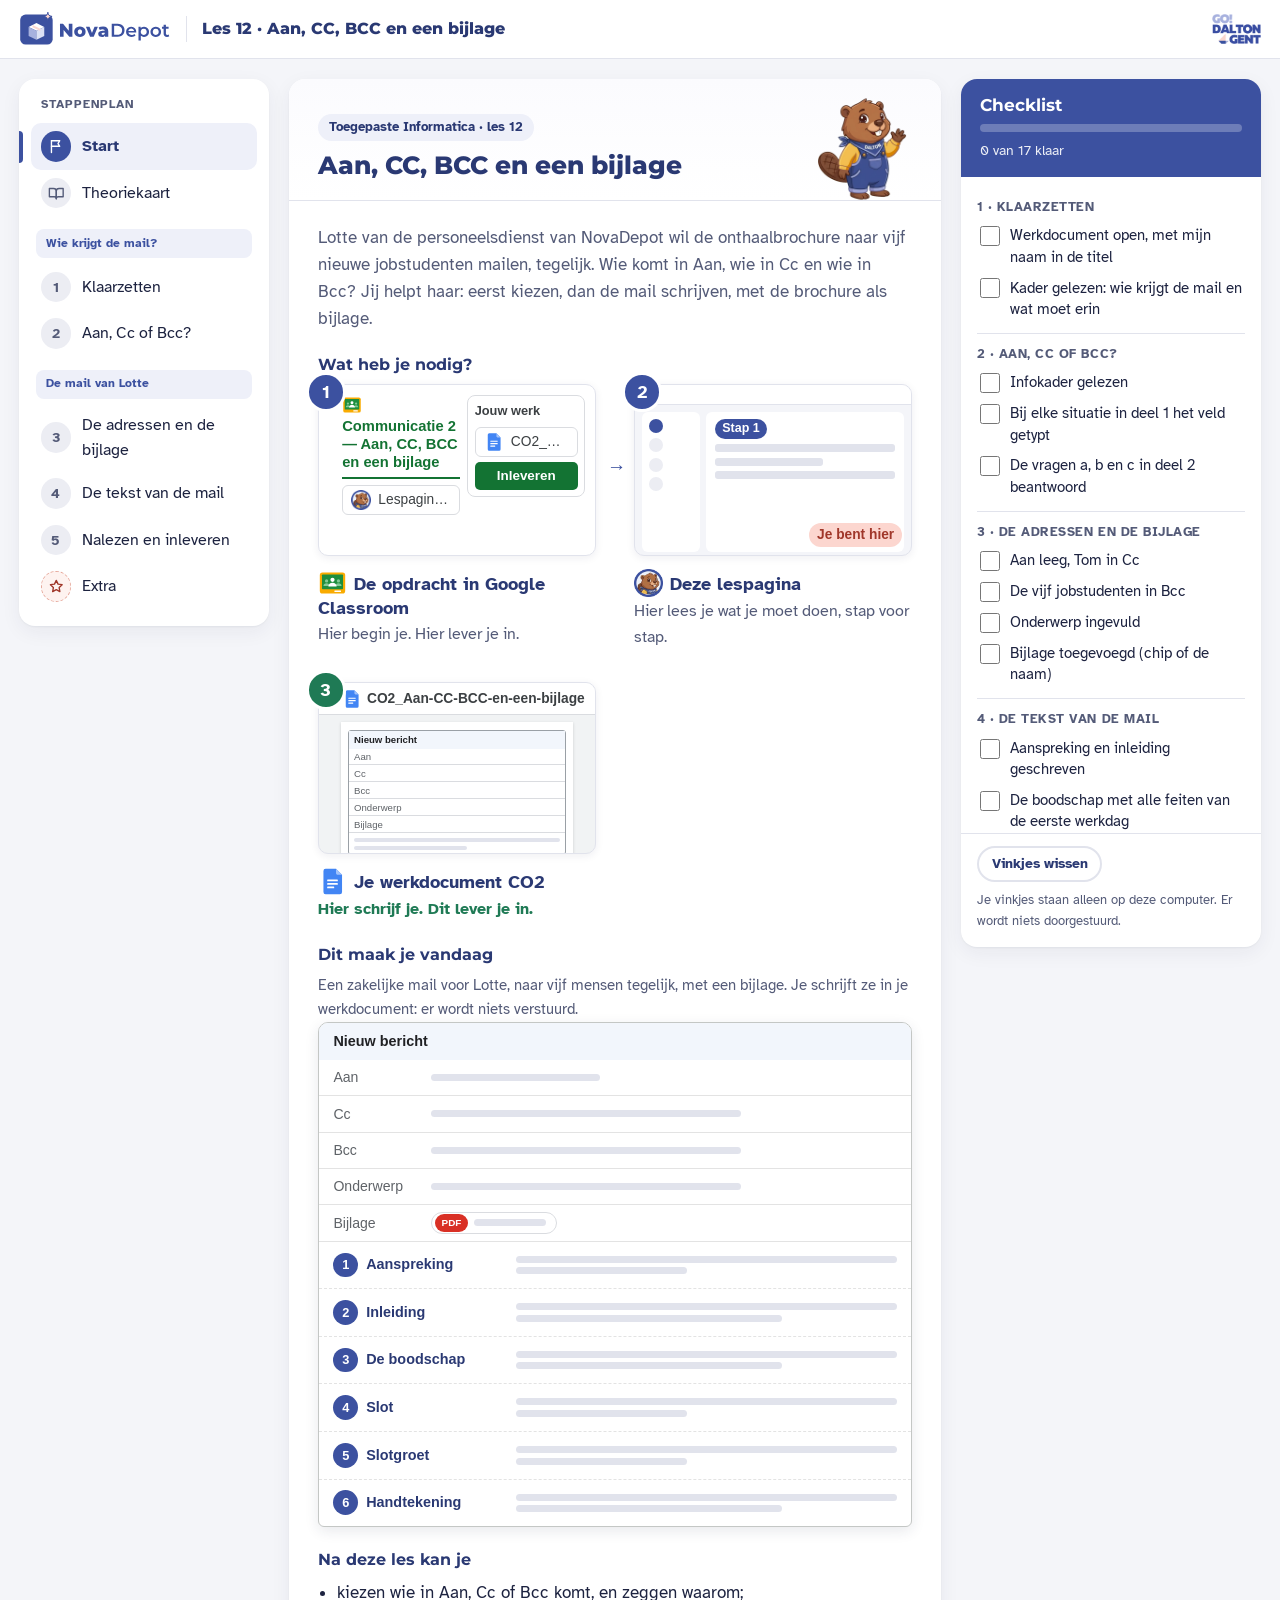
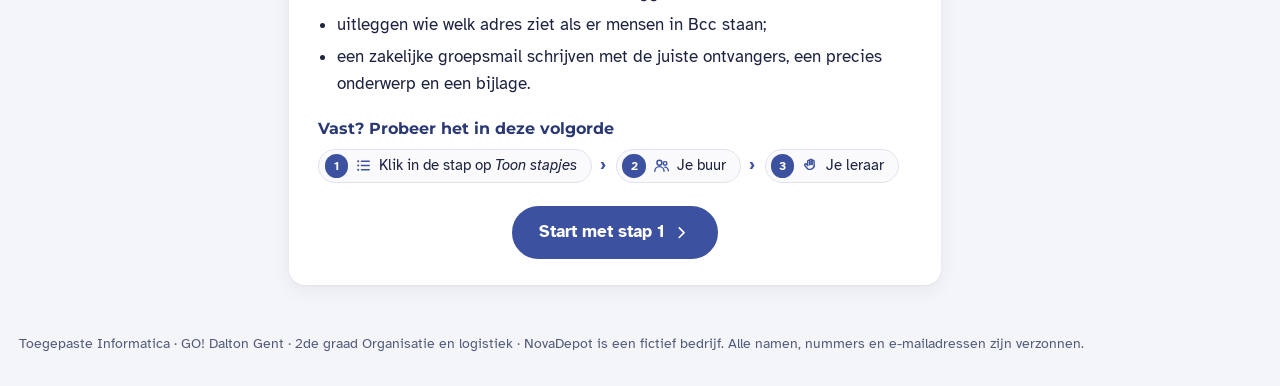
==== index.html @ b057cac8 "Les 12 ORLO: Aan, CC, BCC en een bijlage Co-Authored-By: Claude Sonnet 5.5 <noreply@anthropic.com>" ====
<!DOCTYPE html>
<html lang="nl-BE">
<head>
  <meta charset="UTF-8">
  <meta name="viewport" content="width=device-width, initial-scale=1">
  <title>Lespagina · Les 12 · Aan, CC, BCC en een bijlage · NovaDepot</title>
  <link rel="icon" href="assets/logos/lespagina-icon.png" type="image/png">
  <link rel="stylesheet" href="css/style.css">
</head>
<body data-storage="novadepot_groepsmail_v1_" data-modus-start="kort" data-laatste-stap="5" data-ai-hulp="uit">

<!-- Pictogrammen: eenvoudige lijntekeningen, eigen werk. Gebruik: een svg met class "ic" en daarin use met href naar het symbool. -->
<svg xmlns="http://www.w3.org/2000/svg" style="display:none">
  <symbol id="i-flag" viewBox="0 0 24 24"><path d="M5 21V4"/><path d="M5 4h12l-2.5 4 2.5 4H5"/></symbol>
  <symbol id="i-book" viewBox="0 0 24 24"><path d="M2 5h6a4 4 0 0 1 4 4v11a3 3 0 0 0-3-3H2z"/><path d="M22 5h-6a4 4 0 0 0-4 4v11a3 3 0 0 1 3-3h7z"/></symbol>
  <symbol id="i-check" viewBox="0 0 24 24"><path d="M5 12.5l4.5 4.5L19 7.5"/></symbol>
  <symbol id="i-check-circle" viewBox="0 0 24 24"><circle cx="12" cy="12" r="9"/><path d="M8 12.5l2.7 2.7L16 10"/></symbol>
  <symbol id="i-list" viewBox="0 0 24 24"><path d="M9 6h11M9 12h11M9 18h11"/><path d="M4.5 6h.01M4.5 12h.01M4.5 18h.01" stroke-width="3"/></symbol>
  <symbol id="i-bulb" viewBox="0 0 24 24"><path d="M9 18h6M10 21h4"/><path d="M12 3a6 6 0 0 0-4 10.5c.7.7 1 1.5 1 2.5h6c0-1 .3-1.8 1-2.5A6 6 0 0 0 12 3z"/></symbol>
  <symbol id="i-alert" viewBox="0 0 24 24"><path d="M12 3.5l9.5 17h-19z"/><path d="M12 10v4.5M12 17.5h.01"/></symbol>
  <symbol id="i-help" viewBox="0 0 24 24"><circle cx="12" cy="12" r="9"/><path d="M9.6 9.3a2.5 2.5 0 1 1 3.4 2.5c-.6.3-1 .8-1 1.5v.4M12 17h.01"/></symbol>
  <symbol id="i-monitor" viewBox="0 0 24 24"><rect x="3" y="4" width="18" height="12" rx="2"/><path d="M8 20h8M12 16v4"/></symbol>
  <symbol id="i-folder" viewBox="0 0 24 24"><path d="M3 6.5A1.5 1.5 0 0 1 4.5 5H9l2 2h8.5A1.5 1.5 0 0 1 21 8.5v10a1.5 1.5 0 0 1-1.5 1.5h-15A1.5 1.5 0 0 1 3 18.5z"/></symbol>
  <symbol id="i-doc" viewBox="0 0 24 24"><path d="M6 3h8l4 4v14H6z"/><path d="M14 3v4h4M9 12h6M9 16h6"/></symbol>
  <symbol id="i-download" viewBox="0 0 24 24"><path d="M12 3v12M7 10l5 5 5-5M4 20h16"/></symbol>
  <symbol id="i-send" viewBox="0 0 24 24"><path d="M12 15V3M7 8l5-5 5 5"/><path d="M4 14v6h16v-6"/></symbol>
  <symbol id="i-pen" viewBox="0 0 24 24"><path d="M4 20h4L19 9l-4-4L4 16z"/><path d="M13 7l4 4"/></symbol>
  <symbol id="i-layers" viewBox="0 0 24 24"><path d="M12 3l9 5-9 5-9-5z"/><path d="M3 13l9 5 9-5"/></symbol>
  <symbol id="i-chat" viewBox="0 0 24 24"><path d="M4 5h16v11H9l-5 4z"/></symbol>
  <symbol id="i-star" viewBox="0 0 24 24"><path d="M12 3.5l2.6 5.4 5.9.8-4.3 4.1 1 5.9L12 16.9l-5.2 2.8 1-5.9-4.3-4.1 5.9-.8z"/></symbol>
  <symbol id="i-link" viewBox="0 0 24 24"><path d="M10 14a4 4 0 0 0 5.7 0l3-3a4 4 0 0 0-5.7-5.7l-1 1"/><path d="M14 10a4 4 0 0 0-5.7 0l-3 3a4 4 0 0 0 5.7 5.7l1-1"/></symbol>
  <symbol id="i-spark" viewBox="0 0 24 24"><path d="M11 3l1.9 5.1L18 10l-5.1 1.9L11 17l-1.9-5.1L4 10l5.1-1.9z"/><path d="M18.5 14.5l.8 2.2 2.2.8-2.2.8-.8 2.2-.8-2.2-2.2-.8 2.2-.8z"/></symbol>
  <symbol id="i-hand" viewBox="0 0 24 24"><path d="M8 12V6a1.5 1.5 0 0 1 3 0v5"/><path d="M11 10.5V4.5a1.5 1.5 0 0 1 3 0v6"/><path d="M14 10.5V6a1.5 1.5 0 0 1 3 0v7.5"/><path d="M8 11.5l-1.5-1.5a1.6 1.6 0 0 0-2.3 2.3l3.6 4.2A6.5 6.5 0 0 0 17 13.5"/></symbol>
  <symbol id="i-users" viewBox="0 0 24 24"><circle cx="9" cy="8" r="3.5"/><path d="M2.5 20a6.5 6.5 0 0 1 13 0"/><circle cx="17" cy="9" r="2.5"/><path d="M16.5 14.2a5 5 0 0 1 5 5"/></symbol>
  <symbol id="i-left" viewBox="0 0 24 24"><path d="M15 6l-6 6 6 6"/></symbol>
  <symbol id="i-right" viewBox="0 0 24 24"><path d="M9 6l6 6-6 6"/></symbol>
  <symbol id="i-calendar" viewBox="0 0 24 24"><rect x="3.5" y="5" width="17" height="15" rx="2"/><path d="M8 3v4M16 3v4M3.5 10h17"/></symbol>
  <symbol id="i-hash" viewBox="0 0 24 24"><path d="M9.5 4L7.5 20M16.5 4l-2 16M4 9h16M3.5 15h16"/></symbol>
  <symbol id="i-sort" viewBox="0 0 24 24"><path d="M4 7h9M4 12h6M4 17h3"/><path d="M17 5v14M14 16l3 3 3-3"/></symbol>
  <symbol id="i-info" viewBox="0 0 24 24"><circle cx="12" cy="12" r="9"/><path d="M12 11v5.5M12 7.6h.01"/></symbol>
  <symbol id="i-lock" viewBox="0 0 24 24"><rect x="5" y="11" width="14" height="9" rx="2"/><path d="M8 11V8a4 4 0 0 1 8 0v3"/></symbol>
  <symbol id="i-mail" viewBox="0 0 24 24"><rect x="3" y="5" width="18" height="14" rx="2"/><path d="M3.5 7l8.5 6 8.5-6"/></symbol>
  <symbol id="i-eye" viewBox="0 0 24 24"><path d="M2 12s4-7 10-7 10 7 10 7-4 7-10 7S2 12 2 12z"/><circle cx="12" cy="12" r="3"/></symbol>
  <symbol id="i-eye-off" viewBox="0 0 24 24"><path d="M2 12s4-7 10-7 10 7 10 7-4 7-10 7S2 12 2 12z"/><circle cx="12" cy="12" r="3"/><path d="M4 4l16 16"/></symbol>
</svg>

<div class="teacher-banner">Leraarweergave: de roze kaders tonen waar je een screenshot kan plaatsen. Leerlingen zien die kaders niet.</div>

<header class="topbar">
  <div class="topbar-inner">
    <a class="brand" href="index.html" title="Naar het begin van de les">
      <img src="assets/novadepot-logo.svg" alt="NovaDepot">
      <span class="brand-lesson">Les 12 · Aan, CC, BCC en een bijlage</span>
    </a>
    <span class="topbar-spacer"></span>
    <img class="dalton-mark" src="assets/dalton-gent-logo.png" alt="GO! Dalton Gent">
  </div>
</header>

<div class="layout">

  <!-- ============ LINKS: de route ============ -->
  <nav class="route" aria-label="Stappenplan">
    <p class="route-title">Stappenplan</p>
    <button class="nav-btn" type="button" data-step="start"><span class="nav-num"><svg class="ic" aria-hidden="true"><use href="#i-flag"/></svg></span><span class="nav-lbl">Start</span></button>
    <button class="nav-btn" type="button" data-step="theorie"><span class="nav-num"><svg class="ic" aria-hidden="true"><use href="#i-book"/></svg></span><span class="nav-lbl">Theoriekaart</span></button>

    <p class="route-group">Wie krijgt de mail?</p>
    <button class="nav-btn" type="button" data-step="1"><span class="nav-num"><span class="nav-n">1</span><svg class="ic nav-check" aria-hidden="true"><use href="#i-check"/></svg></span><span class="nav-lbl">Klaarzetten</span></button>
    <button class="nav-btn" type="button" data-step="2"><span class="nav-num"><span class="nav-n">2</span><svg class="ic nav-check" aria-hidden="true"><use href="#i-check"/></svg></span><span class="nav-lbl">Aan, Cc of Bcc?</span></button>
    <p class="route-group">De mail van Lotte</p>
    <button class="nav-btn" type="button" data-step="3"><span class="nav-num"><span class="nav-n">3</span><svg class="ic nav-check" aria-hidden="true"><use href="#i-check"/></svg></span><span class="nav-lbl">De adressen en de bijlage</span></button>
    <button class="nav-btn" type="button" data-step="4"><span class="nav-num"><span class="nav-n">4</span><svg class="ic nav-check" aria-hidden="true"><use href="#i-check"/></svg></span><span class="nav-lbl">De tekst van de mail</span></button>

    <button class="nav-btn" type="button" data-step="5"><span class="nav-num"><span class="nav-n">5</span><svg class="ic nav-check" aria-hidden="true"><use href="#i-check"/></svg></span><span class="nav-lbl">Nalezen en inleveren</span></button>
    <button class="nav-btn extra" type="button" data-step="extra"><span class="nav-num"><svg class="ic" aria-hidden="true"><use href="#i-star"/></svg></span><span class="nav-lbl">Extra</span></button>
  </nav>

  <!-- ============ MIDDEN: één stap tegelijk ============ -->
  <main id="main">

        <!-- ===== START ===== -->
    <section class="pane" id="pane-start" aria-labelledby="h-start">
      <article class="card">
        <header class="card-head met-mascotte">
          <div>
            <div class="tags"><span class="tag tag-where">Toegepaste Informatica · les 12</span></div>
            <h1 id="h-start">Aan, CC, BCC en een bijlage</h1>
          </div>
          <img class="mascotte-kop" src="assets/mascotte/dalton_welkom.webp" alt="" width="120" height="120">
        </header>
        <div class="card-body">
          <p class="intro">Lotte van de personeelsdienst van NovaDepot wil de onthaalbrochure naar vijf nieuwe jobstudenten mailen, tegelijk. Wie komt in Aan, wie in Cc en wie in Bcc? Jij helpt haar: eerst kiezen, dan de mail schrijven, met de brochure als bijlage.</p>

          <h2 class="sec">Wat heb je nodig?</h2>
          <ol class="nodig">
            <li class="nodig-item">
              <div class="mock mock-opdracht" aria-hidden="true">
                <div class="mo-midden">
                  <div class="mo-titel"><img class="logo" src="assets/logos/classroom.svg" alt="">Communicatie 2 — Aan, CC, BCC en een bijlage</div>
                  <div class="mo-chip"><img class="logo" src="assets/logos/lespagina.webp" alt=""><span>Lespagina · Les 12</span></div>
                </div>
                <div class="mo-werk">
                  <div class="mo-werk-kop">Jouw werk</div>
                  <div class="mo-chip"><img class="logo" src="assets/logos/docs.svg" alt=""><span>CO2_Aan-CC-BCC-en-een-bijlage</span></div>
                  <div class="mo-knop">Inleveren</div>
                </div>
              </div>
              <p class="nodig-naam"><img class="logo" src="assets/logos/classroom.svg" alt="">De opdracht in Google Classroom</p>
              <p class="nodig-uitleg">Hier begin je. Hier lever je in.</p>
            </li>
            <li class="nodig-item">
              <div class="mock mock-lespagina" aria-hidden="true">
                <div class="ml-balk"></div>
                <div class="ml-midden">
                  <div class="ml-route"><span></span><span></span><span></span><span></span></div>
                  <div class="ml-stap"><span class="ml-tag">Stap 1</span><span class="ml-lijn"></span><span class="ml-lijn kort"></span><span class="ml-lijn"></span></div>
                </div>
                <div class="ml-hier">Je bent hier</div>
              </div>
              <p class="nodig-naam"><img class="logo" src="assets/logos/lespagina.webp" alt="">Deze lespagina</p>
              <p class="nodig-uitleg">Hier lees je wat je moet doen, stap voor stap.</p>
            </li>
            <li class="nodig-item inleveren">
              <div class="mock mock-werkdocument" aria-hidden="true"><div class="mw-balk"><img class="logo" src="assets/logos/docs.svg" alt="">CO2_Aan-CC-BCC-en-een-bijlage</div><div class="mw-blad"><div class="mw-venster"><div class="mw-kop">Nieuw bericht</div><div class="mw-veld">Aan</div><div class="mw-veld">Cc</div><div class="mw-veld">Bcc</div><div class="mw-veld">Onderwerp</div><div class="mw-veld">Bijlage</div><div class="mw-tekst"><span></span><span class="kort"></span></div></div></div></div>
              <p class="nodig-naam"><img class="logo" src="assets/logos/docs.svg" alt="">Je werkdocument CO2</p>
              <p class="nodig-uitleg">Hier schrijf je. Dit lever je in.</p>
            </li>
          </ol>

          <h2 class="sec">Dit maak je vandaag</h2>
          <p class="nodig-noot" style="margin-top:0">Een zakelijke mail voor Lotte, naar vijf mensen tegelijk, met een bijlage. Je schrijft ze in je werkdocument: er wordt niets verstuurd.</p>
          <div class="mailbouw" role="img" aria-label="Tekening van de mail die je maakt: een venster Nieuw bericht met Aan, Cc, Bcc, Onderwerp en Bijlage (een chip met een pdf), en zes stukken met een naam en balkjes: aanspreking, inleiding, de boodschap, slot, slotgroet, handtekening."><div class="mb-kop">Nieuw bericht</div><div class="mb-veld"><span class="mb-lbl">Aan</span><i class="kort"></i></div><div class="mb-veld"><span class="mb-lbl">Cc</span><i></i></div><div class="mb-veld"><span class="mb-lbl">Bcc</span><i></i></div><div class="mb-veld"><span class="mb-lbl">Onderwerp</span><i></i></div><div class="mb-veld"><span class="mb-lbl">Bijlage</span><span class="mb-chip"><b>PDF</b><i></i></span></div><div class="mb-rij"><span class="mb-naam"><b>1</b>Aanspreking</span><span class="mb-balk"><i></i><i class="kort"></i></span></div><div class="mb-rij"><span class="mb-naam"><b>2</b>Inleiding</span><span class="mb-balk"><i></i><i class="mid"></i></span></div><div class="mb-rij"><span class="mb-naam"><b>3</b>De boodschap</span><span class="mb-balk"><i></i><i class="mid"></i></span></div><div class="mb-rij"><span class="mb-naam"><b>4</b>Slot</span><span class="mb-balk"><i></i><i class="kort"></i></span></div><div class="mb-rij"><span class="mb-naam"><b>5</b>Slotgroet</span><span class="mb-balk"><i></i><i class="kort"></i></span></div><div class="mb-rij"><span class="mb-naam"><b>6</b>Handtekening</span><span class="mb-balk"><i></i><i class="mid"></i></span></div></div>

          <h2 class="sec">Na deze les kan je</h2>
          <ul class="doelen">
            <li>kiezen wie in Aan, Cc of Bcc komt, en zeggen waarom;</li>
            <li>uitleggen wie welk adres ziet als er mensen in Bcc staan;</li>
            <li>een zakelijke groepsmail schrijven met de juiste ontvangers, een precies onderwerp en een bijlage.</li>
          </ul>

          <h2 class="sec">Vast? Probeer het in deze volgorde</h2>
          <ol class="vast">
            <li><svg class="ic" aria-hidden="true"><use href="#i-list"/></svg><span>Klik in de stap op <em>Toon stapjes</em></span></li>
            <li><svg class="ic" aria-hidden="true"><use href="#i-users"/></svg><span>Je buur</span></li>
            <li><svg class="ic" aria-hidden="true"><use href="#i-hand"/></svg><span>Je leraar</span></li>
          </ol>

          <p class="start-cta"><button class="btn btn-primary" type="button" data-goto="1">Start met stap 1 <svg class="ic" aria-hidden="true"><use href="#i-right"/></svg></button></p>
        </div>
      </article>
    </section>

    <!-- ===== THEORIEKAART ===== -->
    <section class="pane" id="pane-theorie" aria-labelledby="h-theorie">
      <article class="card">
        <header class="card-head">
          <div class="tags"><span class="tag tag-where">Spiekbriefje</span></div>
          <h2 id="h-theorie">Theoriekaart</h2>
        </header>
        <div class="card-body">
          <p class="intro">Alles op één plek. Kom hier terug als je iets niet meer weet.</p>

          <div class="t-grid">
            <section class="t-card">
              <h3><svg class="ic" aria-hidden="true"><use href="#i-layers"/></svg>Zo werkt elke les</h3>
              <ul>
                <li>Je start in Classroom, bij de opdracht van vandaag.</li>
                <li>In de opdracht staan de lespagina en je werkdocument.</li>
                <li>Klaar? Doe de zelftest in de laatste stap. Dan zie je hoe je inlevert.</li>
              </ul>
            </section>
            <section class="t-card">
              <h3><svg class="ic" aria-hidden="true"><use href="#i-mail"/></svg>Aan, Cc of Bcc?</h3>
              <ul>
                <li><strong>Aan</strong>: wie de mail moet lezen en iets moet doen.</li>
                <li><strong>Cc</strong>: wie het alleen moet weten. Die persoon doet niets.</li>
                <li><strong>Bcc</strong>: een groep die elkaars adres niet mag of hoeft te kennen.</li>
              </ul>
            </section>
            <section class="t-card">
              <h3><svg class="ic" aria-hidden="true"><use href="#i-eye"/></svg>Wie ziet welk adres?</h3>
              <ul>
                <li>Iedereen ziet de adressen in <strong>Aan</strong> en <strong>Cc</strong>.</li>
                <li>Wie in <strong>Bcc</strong> staat, ziet Aan en Cc, maar <strong>niet</strong> de andere adressen in Bcc.</li>
                <li>De mensen in Aan en Cc weten niet dat iemand in Bcc staat.</li>
              </ul>
            </section>
            <section class="t-card">
              <h3><svg class="ic" aria-hidden="true"><use href="#i-users"/></svg>Een groep, of collega's?</h3>
              <ul>
                <li>Een groep die elkaar niet kent: alles in <strong>Bcc</strong>. Staat iedereen in Bcc, dan blijft <strong>Aan leeg</strong>.</li>
                <li>Collega's die samenwerken, kennen elkaars adres: zij mogen gewoon in <strong>Aan</strong>.</li>
              </ul>
            </section>
            <section class="t-card">
              <h3><svg class="ic" aria-hidden="true"><use href="#i-lock"/></svg>Een e-mailadres is een persoonsgegeven</h3>
              <ul>
                <li>Een privéadres hoort bij een persoon. Een bedrijf gaat er zorgvuldig mee om.</li>
                <li>Mail je mensen die elkaar niet kennen? Zet hun adressen in Bcc: zo geef je geen adres door aan een ander.</li>
              </ul>
            </section>
            <section class="t-card">
              <h3><svg class="ic" aria-hidden="true"><use href="#i-doc"/></svg>Een bijlage</h3>
              <ul>
                <li>Zeg in je tekst dat er een bijlage is, en wat het is: <em>In de bijlage vindt u …</em></li>
                <li>Kijk na of de bijlage er echt bij zit, vóór je verstuurt.</li>
              </ul>
            </section>
            <section class="t-card">
              <h3><svg class="ic" aria-hidden="true"><use href="#i-link"/></svg>Een bijlage in je werkdocument</h3>
              <ul>
                <li>Klik in het vak <strong>Bijlage</strong>. Typ <strong>@</strong> en een stuk van de naam van je pdf, bijvoorbeeld <em>TV3</em>.</li>
                <li>Klik je pdf in de lijst: er komt een <strong>chip</strong>.</li>
                <li>Vind je ze niet? Typ de naam van het bestand.</li>
              </ul>
            </section>
            <section class="t-card">
              <h3><svg class="ic" aria-hidden="true"><use href="#i-pen"/></svg>De zes bouwstenen</h3>
              <ol>
                <li><strong>Aanspreking</strong></li>
                <li><strong>Inleiding</strong>: wie ben je, waarom mail je?</li>
                <li><strong>De boodschap</strong>: wat moeten ze weten?</li>
                <li><strong>Slot</strong>: tegen wanneer, en bedanken</li>
                <li><strong>Slotgroet</strong></li>
                <li><strong>Handtekening</strong></li>
              </ol>
            </section>
            <section class="t-card wide">
              <h3><svg class="ic" aria-hidden="true"><use href="#i-chat"/></svg>Woorden</h3>
              <table class="t-rows">
                <tr><th>ontvanger</th><td>iemand die de mail krijgt</td></tr>
                <tr><th>Aan</th><td>het veld voor wie iets moet doen</td></tr>
                <tr><th>Cc</th><td>het veld voor wie een kopie krijgt, ter informatie</td></tr>
                <tr><th>Bcc</th><td>het veld waarin niemand de andere adressen ziet</td></tr>
                <tr><th>bijlage</th><td>een bestand dat je met je mail meestuurt, zoals een pdf</td></tr>
                <tr><th>groepsmail</th><td>een mail die je naar meer mensen tegelijk stuurt</td></tr>
                <tr><th>persoonsgegeven</th><td>een gegeven dat bij een persoon hoort, zoals een e-mailadres</td></tr>
              </table>
            </section>
            <section class="t-card wide warn">
              <h3><svg class="ic" aria-hidden="true"><use href="#i-alert"/></svg>Veelgemaakte fouten</h3>
              <ul>
                <li>Een groep die elkaar niet kent in Aan of Cc zetten: iedereen ziet dan alle adressen.</li>
                <li>Tom in Bcc of in Aan zetten, terwijl hij het alleen moet weten.</li>
                <li>Denken dat iedereen die in Bcc staat de anderen ziet, of dat niemand iets ziet.</li>
                <li>Een bijlage meesturen, maar in de tekst niets zeggen. Of <em>Zie bijlage!!!</em> schrijven.</li>
                <li>Een adres met één letter fout: die mail komt niet aan.</li>
                <li><em>U</em> en <em>je</em> door elkaar, chattaal of emoji's.</li>
                <li>Geen naam onder de mail.</li>
              </ul>
            </section>
          </div>
        </div>
      </article>
    </section>

    <!-- ===== STAP 1 ===== -->
    <section class="pane" id="pane-1" aria-labelledby="h-1">
      <article class="card">
        <header class="card-head">
          <div class="tags"><span class="tag tag-step">Stap 1</span><span class="tag tag-where"><img class="logo" src="assets/logos/docs.svg" alt=""> Werkdocument</span></div>
            <h2 id="h-1">Klaarzetten</h2>
        </header>
        <div class="card-body">
          <p class="intro">Je opent je werkdocument en leest wat Lotte vraagt.</p>
          <div class="todo-box">
            <div class="todo-head"><h3><svg class="ic" aria-hidden="true"><use href="#i-list"/></svg> Wat moet je doen?</h3></div>
            <ol class="doe">
<li><details class="stapjes" open><summary><span class="doe-tekst">Open je werkdocument <strong>CO2_Aan-CC-BCC-en-een-bijlage</strong>.</span><span class="stapjes-knop" aria-hidden="true"></span></summary>
<ol class="klein">
<li><p>Kijk in je opdracht in <strong class="met-logo"><img class="logo" src="assets/logos/classroom.svg" alt="">Google Classroom</strong> rechts, bij <strong>Jouw werk</strong>.</p><div class="mock mock-opdracht mini-mock" role="img" aria-label="Tekening van de opdracht in Google Classroom. Rechts het vak Jouw werk, in een rood kader."><div class="mo-midden"><div class="mo-titel"><img class="logo" src="assets/logos/classroom.svg" alt="">Communicatie 2 — Aan, CC, BCC en een bijlage</div><div class="mo-chip"><img class="logo" src="assets/logos/lespagina.webp" alt=""><span>Lespagina · Les 12</span></div></div><div class="mo-werk wijs"><div class="mo-werk-kop">Jouw werk</div><div class="mo-chip"><img class="logo" src="assets/logos/docs.svg" alt=""><span>CO2_Aan-CC-BCC-en-een-bijlage</span></div><div class="mo-knop">Inleveren</div></div></div></li>
<li><p>Klik op <strong>CO2_Aan-CC-BCC-en-een-bijlage</strong>. Jouw naam staat in de titel.</p><div class="mock mock-opdracht mini-mock" role="img" aria-label="Tekening van de opdracht. Bij Jouw werk staat het werkdocument CO2 in een rood kader."><div class="mo-midden"><div class="mo-titel"><img class="logo" src="assets/logos/classroom.svg" alt="">Communicatie 2 — Aan, CC, BCC en een bijlage</div><div class="mo-chip"><img class="logo" src="assets/logos/lespagina.webp" alt=""><span>Lespagina · Les 12</span></div></div><div class="mo-werk"><div class="mo-werk-kop">Jouw werk</div><div class="mo-chip wijs"><img class="logo" src="assets/logos/docs.svg" alt=""><span>CO2_Aan-CC-BCC-en-een-bijlage</span></div><div class="mo-knop">Inleveren</div></div></div></li>
</ol>
</details></li>
<li><span class="doe-tekst">Lees het kader bovenaan je werkdocument: wie krijgt de mail, wie moet het alleen weten, en wat moet erin?</span><span class="sub">Je gebruikt de feiten in de volgende stappen.</span></li>
            </ol>
          </div>
          <div class="tip"><svg class="ic" aria-hidden="true"><use href="#i-bulb"/></svg><p><strong>Staat jouw naam niet in de titel?</strong> Dan opende je niet je eigen kopie. Klik in je opdracht rechts, bij <em>Jouw werk</em>.</p></div>
        </div>
        <footer class="card-nav">
  <button class="btn" type="button" data-goto="start"><svg class="ic" aria-hidden="true"><use href="#i-left"/></svg> Start</button>
  <button class="btn btn-primary" type="button" data-goto="2">Stap 2 <svg class="ic" aria-hidden="true"><use href="#i-right"/></svg></button>
</footer>
      </article>
    </section>
    <!-- ===== STAP 2 ===== -->
    <section class="pane" id="pane-2" aria-labelledby="h-2">
      <article class="card">
        <header class="card-head">
          <div class="tags"><span class="tag tag-step">Stap 2</span><span class="tag tag-where"><img class="logo" src="assets/logos/docs.svg" alt=""> Werkdocument, deel 1 en 2</span></div>
            <h2 id="h-2">Aan, Cc of Bcc?</h2>
        </header>
        <div class="card-body">
          <p class="intro">Lotte mailt vijf mensen die elkaar niet kennen. Wie moet iets doen, wie moet het alleen weten, en wie mag de adressen van de anderen niet zien?</p>
          <div class="todo-box">
            <div class="todo-head"><h3><svg class="ic" aria-hidden="true"><use href="#i-list"/></svg> Wat moet je doen?</h3></div>
            <ol class="doe">
<li><span class="doe-tekst">Lees het infokader hieronder.</span><span class="sub">Daar staat wat Aan, Cc en Bcc betekenen.</span></li>
<li><details class="stapjes" open><summary><span class="doe-tekst">Vul de tabel van <strong>deel 1</strong> in: bij elke situatie het juiste veld.</span><span class="stapjes-knop" aria-hidden="true"></span></summary>
<ol class="klein">
<li><p>Kijk naar rij 1. Die is al ingevuld: dat deden we samen.</p><table class="teken-wd" role="img" aria-label="Tekening van de tabel in deel 1. Rij 1 is al ingevuld, rij 2 heeft een lichtblauw vak."><tr><th>Situatie</th><th>Wie?</th><th>Aan, Cc of Bcc?</th></tr><tr><td class="grijs">Tom vraagt Kim Wouters van De Melkkan om een levering te verplaatsen.</td><td class="grijs">Kim Wouters</td><td class="grijs">Aan — zij moet iets doen</td></tr><tr><td>Tom wil dat Sara Claes (preventie) weet dat de koelcel onderhoud krijgt. Sara moet niets doen.</td><td>Sara Claes</td><td class="vak breed"></td></tr></table></li>
<li><p>Lees de situatie in rij 2. Typ in het lichtblauwe vak <strong>Aan</strong>, <strong>Cc</strong> of <strong>Bcc</strong>.<span class="sub">Alleen het veld. Een reden hoef je hier niet te schrijven.</span></p><table class="teken-wd" role="img" aria-label="Tekening van de tabel in deel 1. Het lichtblauwe vak in rij 2 staat in een rood kader."><tr><th>Situatie</th><th>Wie?</th><th>Aan, Cc of Bcc?</th></tr><tr><td class="grijs">Tom vraagt Kim Wouters van De Melkkan om een levering te verplaatsen.</td><td class="grijs">Kim Wouters</td><td class="grijs">Aan — zij moet iets doen</td></tr><tr><td>Tom wil dat Sara Claes (preventie) weet dat de koelcel onderhoud krijgt. Sara moet niets doen.</td><td>Sara Claes</td><td class="vak breed wijs"></td></tr></table></li>
<li><p>Doe hetzelfde in rij 3, 4 en 5.</p></li>
</ol>
</details></li>
<li><details class="stapjes" open><summary><span class="doe-tekst">Lees de mail van <strong>Lotte</strong> in <strong>deel 2</strong>.</span><span class="stapjes-knop" aria-hidden="true"></span></summary>
<ol class="klein">
<li><p>Zo staat de mail van Lotte in je werkdocument. Hij is nog niet verstuurd.<span class="sub">Kijk wie in Aan, Cc en Bcc staat.</span></p><div class="mail mini-mail" role="group" aria-label="De mail van Lotte, zoals hij in deel 2 staat: Aan leeg, Tom in Cc, de vijf jobstudenten in Bcc"><div class="mail-kop">Nieuw bericht</div><div class="mail-veld"><span class="mail-lbl">Van</span><span>lotte.maes@novadepot.example</span></div><div class="mail-veld"><span class="mail-lbl">Aan</span><span class="mail-leeg">(leeg)</span></div><div class="mail-veld"><span class="mail-lbl">Cc</span><span>tom.peeters@novadepot.example</span></div><div class="mail-veld"><span class="mail-lbl">Bcc</span><span>lina.haddad@mail.example<br>emre.yilmaz@mail.example<br>noor.verbeke@mail.example<br>kobe.desmet@mail.example<br>ayla.janssens@mail.example</span></div><div class="mail-veld"><span class="mail-lbl">Onderwerp</span><span class="mail-leeg">…</span></div><div class="mail-tekst"><p class="mail-leeg">De tekst van de mail schrijf je zelf in deel 3.</p></div></div></li>
</ol>
</details></li>
<li><span class="doe-tekst">Beantwoord <strong>a</strong>, <strong>b</strong> en <strong>c</strong> in deel 2.</span><span class="sub">Bij a en b schrijf je ja of nee. Bij c schrijf je één zin: kort mag.</span></li>
            </ol>
          </div>
          <div class="info" role="group" aria-labelledby="info-abc">
  <div class="info-kop"><svg class="ic" aria-hidden="true"><use href="#i-info"/></svg><span class="info-soort">Info</span><h3 id="info-abc">Aan, Cc of Bcc?</h3><span class="info-bij">bij deel 1 en 2</span></div>
  <div class="info-body">
<div class="ogen" role="img" aria-label="Tekening van drie vakjes: Aan, Cc en Bcc. Bij Aan en Cc staat een open oog: iedereen ziet dit adres. Bij Bcc staat een doorgestreept oog: niemand ziet de andere adressen in Bcc."><div class="og aan"><span class="og-naam">Aan</span><span class="og-oog"><svg aria-hidden="true"><use href="#i-eye"/></svg></span><span class="og-wie">Moet iets doen</span><span class="og-tekst">Iedereen ziet dit adres.</span></div><div class="og cc"><span class="og-naam">Cc</span><span class="og-oog"><svg class="ic" aria-hidden="true"><use href="#i-eye"/></svg></span><span class="og-wie">Moet het weten</span><span class="og-tekst">Iedereen ziet dit adres.</span></div><div class="og bcc"><span class="og-naam">Bcc</span><span class="og-oog"><svg class="ic" aria-hidden="true"><use href="#i-eye-off"/></svg></span><span class="og-wie">Mag de anderen niet zien</span><span class="og-tekst">Niemand ziet de andere adressen in Bcc.</span></div></div>          <ul>
            <li><strong>Aan</strong>: wie de hele mail moet lezen en iets moet doen.</li>
            <li><strong>Cc</strong>: wie het moet weten, maar niets moet doen. Iedereen ziet dit adres.</li>
            <li><strong>Bcc</strong>: een groep die elkaars adres niet mag of hoeft te zien. Niemand ziet de andere adressen in Bcc.</li>
            <li>Staat iedereen in Bcc? Dan mag <strong>Aan leeg</strong> blijven.</li>
            <li>Een e-mailadres is een <strong>persoonsgegeven</strong>: het hoort bij een persoon.</li>
            <li>Collega's die samenwerken, mogen gewoon in <strong>Aan</strong>.</li>
          </ul>
  </div>
</div>
          <div class="tip"><svg class="ic" aria-hidden="true"><use href="#i-bulb"/></svg><p><strong>Twijfel je tussen Aan en Cc?</strong> Vraag je af: moet die persoon iets doen?</p></div>
        </div>
        <footer class="card-nav">
  <button class="btn" type="button" data-goto="1"><svg class="ic" aria-hidden="true"><use href="#i-left"/></svg> Stap 1</button>
  <button class="btn btn-primary" type="button" data-goto="3">Stap 3 <svg class="ic" aria-hidden="true"><use href="#i-right"/></svg></button>
</footer>
      </article>
    </section>
    <!-- ===== STAP 3 ===== -->
    <section class="pane" id="pane-3" aria-labelledby="h-3">
      <article class="card">
        <header class="card-head">
          <div class="tags"><span class="tag tag-step">Stap 3</span><span class="tag tag-where"><img class="logo" src="assets/logos/docs.svg" alt=""> Werkdocument, deel 3: het venster</span></div>
            <h2 id="h-3">De adressen en de bijlage</h2>
        </header>
        <div class="card-body">
          <p class="intro">Nu vul je de bovenkant van de mail van Lotte in: wie ze krijgen, waarover ze gaat en welke bijlage erbij zit.</p>
          <div class="todo-box">
            <div class="todo-head"><h3><svg class="ic" aria-hidden="true"><use href="#i-list"/></svg> Wat moet je doen?</h3></div>
            <ol class="doe">
<li><details class="stapjes" open><summary><span class="doe-tekst">Laat <strong>Aan</strong> leeg.</span><span class="stapjes-knop" aria-hidden="true"></span></summary>
<ol class="klein">
<li><p>Laat het vak naast <strong>Aan</strong> leeg.<span class="sub">Iedereen van de groep staat in Bcc.</span></p><div class="mailbouw werk" role="img" aria-label="Tekening van het venster Nieuw bericht in deel 3. Het vak naast Aan staat in een rood kader."><div class="mb-kop">Nieuw bericht</div><div class="mb-veld"><span class="mb-lbl">Aan</span><span class="mb-vak wijs"></span></div><div class="mb-veld"><span class="mb-lbl">Cc</span><span class="mb-vak"></span></div><div class="mb-veld"><span class="mb-lbl">Bcc</span><span class="mb-vak mid"></span></div><div class="mb-veld"><span class="mb-lbl">Onderwerp</span><span class="mb-vak"></span></div><div class="mb-veld"><span class="mb-lbl">Bijlage</span><span class="mb-vak"></span></div><div class="mb-rij"><span class="mb-naam">Aanspreking</span><span class="mb-vak"></span></div><div class="mb-rij"><span class="mb-naam">Inleiding</span><span class="mb-vak mid"></span></div><div class="mb-rij"><span class="mb-naam">De boodschap</span><span class="mb-vak groot"></span></div><div class="mb-rij"><span class="mb-naam">Slot</span><span class="mb-vak mid"></span></div><div class="mb-rij"><span class="mb-naam">Slotgroet</span><span class="mb-vak"></span></div><div class="mb-rij"><span class="mb-naam">Handtekening</span><span class="mb-vak mid"></span></div></div></li>
</ol>
</details>
<div class="feiten" role="group" aria-label="Dit heb je nodig"><p class="feiten-kop">Aan</p><dl><dt>Waarom leeg</dt><dd>iedereen van de groep staat in Bcc</dd></dl></div></li>
<li><details class="stapjes" open><summary><span class="doe-tekst">Typ het adres van <strong>Tom</strong> in <strong>Cc</strong>.</span><span class="stapjes-knop" aria-hidden="true"></span></summary>
<ol class="klein">
<li><p>Klik in het vak naast <strong>Cc</strong>. Typ het adres van Tom.<span class="sub">Het adres staat in het kader bovenaan je werkdocument.</span></p><div class="mailbouw werk" role="img" aria-label="Tekening van het venster Nieuw bericht in deel 3. Het vak naast Cc staat in een rood kader."><div class="mb-kop">Nieuw bericht</div><div class="mb-veld"><span class="mb-lbl">Aan</span><span class="mb-vak"></span></div><div class="mb-veld"><span class="mb-lbl">Cc</span><span class="mb-vak wijs"></span></div><div class="mb-veld"><span class="mb-lbl">Bcc</span><span class="mb-vak mid"></span></div><div class="mb-veld"><span class="mb-lbl">Onderwerp</span><span class="mb-vak"></span></div><div class="mb-veld"><span class="mb-lbl">Bijlage</span><span class="mb-vak"></span></div><div class="mb-rij"><span class="mb-naam">Aanspreking</span><span class="mb-vak"></span></div><div class="mb-rij"><span class="mb-naam">Inleiding</span><span class="mb-vak mid"></span></div><div class="mb-rij"><span class="mb-naam">De boodschap</span><span class="mb-vak groot"></span></div><div class="mb-rij"><span class="mb-naam">Slot</span><span class="mb-vak mid"></span></div><div class="mb-rij"><span class="mb-naam">Slotgroet</span><span class="mb-vak"></span></div><div class="mb-rij"><span class="mb-naam">Handtekening</span><span class="mb-vak mid"></span></div></div></li>
</ol>
</details>
<div class="feiten" role="group" aria-label="Dit heb je nodig"><p class="feiten-kop">Cc</p><dl><dt>Tom Peeters</dt><dd>tom.peeters@novadepot.example <span class="mag">Mag je overnemen</span></dd></dl></div></li>
<li><details class="stapjes" open><summary><span class="doe-tekst">Typ de vijf adressen van de jobstudenten in <strong>Bcc</strong>.</span><span class="stapjes-knop" aria-hidden="true"></span></summary>
<ol class="klein">
<li><p>Klik in het vak naast <strong>Bcc</strong>. Typ de vijf adressen, met een komma ertussen.<span class="sub">Kopieer ze uit het kader bovenaan je werkdocument: dan maak je geen tikfouten.</span></p><div class="mailbouw werk" role="img" aria-label="Tekening van het venster Nieuw bericht in deel 3. Het vak naast Bcc staat in een rood kader."><div class="mb-kop">Nieuw bericht</div><div class="mb-veld"><span class="mb-lbl">Aan</span><span class="mb-vak"></span></div><div class="mb-veld"><span class="mb-lbl">Cc</span><span class="mb-vak typ">tom.peeters@novadepot.example</span></div><div class="mb-veld"><span class="mb-lbl">Bcc</span><span class="mb-vak mid wijs"></span></div><div class="mb-veld"><span class="mb-lbl">Onderwerp</span><span class="mb-vak"></span></div><div class="mb-veld"><span class="mb-lbl">Bijlage</span><span class="mb-vak"></span></div><div class="mb-rij"><span class="mb-naam">Aanspreking</span><span class="mb-vak"></span></div><div class="mb-rij"><span class="mb-naam">Inleiding</span><span class="mb-vak mid"></span></div><div class="mb-rij"><span class="mb-naam">De boodschap</span><span class="mb-vak groot"></span></div><div class="mb-rij"><span class="mb-naam">Slot</span><span class="mb-vak mid"></span></div><div class="mb-rij"><span class="mb-naam">Slotgroet</span><span class="mb-vak"></span></div><div class="mb-rij"><span class="mb-naam">Handtekening</span><span class="mb-vak mid"></span></div></div></li>
</ol>
</details>
<div class="feiten" role="group" aria-label="Dit heb je nodig"><p class="feiten-kop">Bcc</p><dl><dt>Wie</dt><dd>de vijf jobstudenten uit het kader</dd><dt>Let op</dt><dd>kijk elk adres na: één letter fout en die mail komt niet aan</dd></dl></div></li>
<li><details class="stapjes" open><summary><span class="doe-tekst">Typ het <strong>onderwerp</strong>.</span><span class="stapjes-knop" aria-hidden="true"></span></summary>
<ol class="klein">
<li><p>Klik in het vak naast <strong>Onderwerp</strong>. Typ waarover de mail gaat.<span class="sub">Kort: geen zin, geen groet.</span></p><div class="mailbouw werk" role="img" aria-label="Tekening van het venster Nieuw bericht in deel 3. Het vak naast Onderwerp staat in een rood kader."><div class="mb-kop">Nieuw bericht</div><div class="mb-veld"><span class="mb-lbl">Aan</span><span class="mb-vak"></span></div><div class="mb-veld"><span class="mb-lbl">Cc</span><span class="mb-vak"></span></div><div class="mb-veld"><span class="mb-lbl">Bcc</span><span class="mb-vak mid"></span></div><div class="mb-veld"><span class="mb-lbl">Onderwerp</span><span class="mb-vak wijs"></span></div><div class="mb-veld"><span class="mb-lbl">Bijlage</span><span class="mb-vak"></span></div><div class="mb-rij"><span class="mb-naam">Aanspreking</span><span class="mb-vak"></span></div><div class="mb-rij"><span class="mb-naam">Inleiding</span><span class="mb-vak mid"></span></div><div class="mb-rij"><span class="mb-naam">De boodschap</span><span class="mb-vak groot"></span></div><div class="mb-rij"><span class="mb-naam">Slot</span><span class="mb-vak mid"></span></div><div class="mb-rij"><span class="mb-naam">Slotgroet</span><span class="mb-vak"></span></div><div class="mb-rij"><span class="mb-naam">Handtekening</span><span class="mb-vak mid"></span></div></div></li>
</ol>
</details>
<div class="feiten" role="group" aria-label="Dit heb je nodig"><p class="feiten-kop">Onderwerp</p><dl><dt>Waarover</dt><dd>de onthaalbrochure en de eerste werkdag, 21 december</dd><dt>Zo begin je</dt><dd><em>Onthaalbrochure en …</em> <span class="mag">Mag je overnemen</span></dd></dl></div></li>
<li><details class="stapjes" open><summary><span class="doe-tekst">Voeg de <strong>bijlage</strong> toe: je pdf van de onthaalbrochure.</span><span class="stapjes-knop" aria-hidden="true"></span></summary>
<ol class="klein">
<li><p>Klik in het vak naast <strong>Bijlage</strong>. Typ <strong>@</strong>.<span class="sub">Er verschijnt een lijst met suggesties.</span></p><div class="mailbouw werk" role="img" aria-label="Tekening van het venster Nieuw bericht in deel 3. Het vak naast Bijlage staat in een rood kader, met daarin het teken @."><div class="mb-kop">Nieuw bericht</div><div class="mb-veld"><span class="mb-lbl">Aan</span><span class="mb-vak"></span></div><div class="mb-veld"><span class="mb-lbl">Cc</span><span class="mb-vak"></span></div><div class="mb-veld"><span class="mb-lbl">Bcc</span><span class="mb-vak mid"></span></div><div class="mb-veld"><span class="mb-lbl">Onderwerp</span><span class="mb-vak"></span></div><div class="mb-veld"><span class="mb-lbl">Bijlage</span><span class="mb-vak typ wijs">@</span></div><div class="mb-rij"><span class="mb-naam">Aanspreking</span><span class="mb-vak"></span></div><div class="mb-rij"><span class="mb-naam">Inleiding</span><span class="mb-vak mid"></span></div><div class="mb-rij"><span class="mb-naam">De boodschap</span><span class="mb-vak groot"></span></div><div class="mb-rij"><span class="mb-naam">Slot</span><span class="mb-vak mid"></span></div><div class="mb-rij"><span class="mb-naam">Slotgroet</span><span class="mb-vak"></span></div><div class="mb-rij"><span class="mb-naam">Handtekening</span><span class="mb-vak mid"></span></div></div></li>
<li><p>Typ er een stuk van de naam van je pdf achter: <strong>TV3</strong>.<span class="sub">Je pdf uit les 04 begint zo.</span></p><div class="sugg" role="img" aria-label="Tekening van de lijst met suggesties na @TV3. Bovenaan het getypte stuk, daaronder je pdf op een blauwe regel."><div class="kop">@TV3</div><div class="aan"><b>PDF</b>TV3_Documentopmaak - …</div></div></li>
<li><p>Klik in de lijst op je pdf.<span class="sub">Er komt een chip in het vak. Vind je je pdf niet? Typ dan de naam: <em>Onthaalbrochure NovaDepot.pdf</em></span></p><div class="mailbouw werk" role="img" aria-label="Tekening van het venster Nieuw bericht in deel 3. In het vak naast Bijlage staat een chip met de naam van een pdf, in een rood kader."><div class="mb-kop">Nieuw bericht</div><div class="mb-veld"><span class="mb-lbl">Aan</span><span class="mb-vak"></span></div><div class="mb-veld"><span class="mb-lbl">Cc</span><span class="mb-vak"></span></div><div class="mb-veld"><span class="mb-lbl">Bcc</span><span class="mb-vak mid"></span></div><div class="mb-veld"><span class="mb-lbl">Onderwerp</span><span class="mb-vak"></span></div><div class="mb-veld"><span class="mb-lbl">Bijlage</span><span class="mb-vak chip wijs"><span class="mb-chip"><b>PDF</b>TV3_Documentopmaak - …</span></span></div><div class="mb-rij"><span class="mb-naam">Aanspreking</span><span class="mb-vak"></span></div><div class="mb-rij"><span class="mb-naam">Inleiding</span><span class="mb-vak mid"></span></div><div class="mb-rij"><span class="mb-naam">De boodschap</span><span class="mb-vak groot"></span></div><div class="mb-rij"><span class="mb-naam">Slot</span><span class="mb-vak mid"></span></div><div class="mb-rij"><span class="mb-naam">Slotgroet</span><span class="mb-vak"></span></div><div class="mb-rij"><span class="mb-naam">Handtekening</span><span class="mb-vak mid"></span></div></div></li>
</ol>
</details>
<div class="feiten" role="group" aria-label="Dit heb je nodig"><p class="feiten-kop">Bijlage</p><dl><dt>Welk bestand</dt><dd>de pdf van de onthaalbrochure, uit les 04</dd><dt>Eerste letters</dt><dd><em>TV3</em></dd></dl></div></li>
            </ol>
          </div>
          <p class="nodig-noot">Ziet het bij jou er zo uit? Aan is leeg, Cc heeft één adres en Bcc vijf; er staat een onderwerp en een chip bij Bijlage.</p>
          <div class="mailbouw" role="img" aria-label="Tekening van het ingevulde venster: Aan is leeg, Cc heeft één adres, Bcc heeft vijf adressen, Onderwerp is ingevuld en bij Bijlage staat een chip. De zes stukken van de tekst zijn nog leeg."><div class="mb-kop">Nieuw bericht</div><div class="mb-veld"><span class="mb-lbl">Aan</span><span style="font-style:italic;font-size:.8rem">(leeg)</span></div><div class="mb-veld"><span class="mb-lbl">Cc</span><i class="kort"></i></div><div class="mb-veld"><span class="mb-lbl">Bcc</span><i></i></div><div class="mb-veld"><span class="mb-lbl">Onderwerp</span><i></i></div><div class="mb-veld"><span class="mb-lbl">Bijlage</span><span class="mb-chip"><b>PDF</b><i></i></span></div></div>
          <div class="tip"><svg class="ic" aria-hidden="true"><use href="#i-bulb"/></svg><p><strong>Staat er een jobstudent in Aan of Cc?</strong> Dan ziet iedereen dat adres. Zet het in Bcc.</p></div>
        </div>
        <footer class="card-nav">
  <button class="btn" type="button" data-goto="2"><svg class="ic" aria-hidden="true"><use href="#i-left"/></svg> Stap 2</button>
  <button class="btn btn-primary" type="button" data-goto="4">Stap 4 <svg class="ic" aria-hidden="true"><use href="#i-right"/></svg></button>
</footer>
      </article>
    </section>
    <!-- ===== STAP 4 ===== -->
    <section class="pane" id="pane-4" aria-labelledby="h-4">
      <article class="card">
        <header class="card-head">
          <div class="tags"><span class="tag tag-step">Stap 4</span><span class="tag tag-where"><img class="logo" src="assets/logos/docs.svg" alt=""> Werkdocument, deel 3: de zes vakken</span></div>
            <h2 id="h-4">De tekst van de mail</h2>
        </header>
        <div class="card-body">
          <p class="intro">Nu schrijf je de tekst van de mail <strong>voor Lotte</strong>, bouwsteen per bouwsteen. Bij elke bouwsteen staan de feiten: schrijf er zelf zinnen mee. Lotte leest de mail na en verstuurt ze zelf.</p>
          <div class="todo-box">
            <div class="todo-head"><h3><svg class="ic" aria-hidden="true"><use href="#i-list"/></svg> Wat moet je doen?</h3></div>
            <ol class="doe">
<li><details class="stapjes" open><summary><span class="doe-tekst">Schrijf de <strong>aanspreking</strong> en de <strong>inleiding</strong>.</span><span class="stapjes-knop" aria-hidden="true"></span></summary>
<ol class="klein">
<li><p>Klik naast <strong>Aanspreking</strong>. Typ de aanspreking.<span class="sub">Je schrijft aan een groep.</span></p><div class="mailbouw werk" role="img" aria-label="Tekening van het venster Nieuw bericht in deel 3. Het vak naast Aanspreking staat in een rood kader."><div class="mb-kop">Nieuw bericht</div><div class="mb-veld"><span class="mb-lbl">Aan</span><span class="mb-vak"></span></div><div class="mb-veld"><span class="mb-lbl">Cc</span><span class="mb-vak"></span></div><div class="mb-veld"><span class="mb-lbl">Bcc</span><span class="mb-vak mid"></span></div><div class="mb-veld"><span class="mb-lbl">Onderwerp</span><span class="mb-vak"></span></div><div class="mb-veld"><span class="mb-lbl">Bijlage</span><span class="mb-vak"></span></div><div class="mb-rij"><span class="mb-naam">Aanspreking</span><span class="mb-vak wijs"></span></div><div class="mb-rij"><span class="mb-naam">Inleiding</span><span class="mb-vak mid"></span></div><div class="mb-rij"><span class="mb-naam">De boodschap</span><span class="mb-vak groot"></span></div><div class="mb-rij"><span class="mb-naam">Slot</span><span class="mb-vak mid"></span></div><div class="mb-rij"><span class="mb-naam">Slotgroet</span><span class="mb-vak"></span></div><div class="mb-rij"><span class="mb-naam">Handtekening</span><span class="mb-vak mid"></span></div></div></li>
<li><p>Klik naast <strong>Inleiding</strong>. Schrijf in één of twee zinnen wie schrijft en waarom.<span class="sub">Je schrijft voor Lotte, niet voor jezelf. Begin niet met <em>ik</em>.</span></p><div class="mailbouw werk" role="img" aria-label="Tekening van het venster Nieuw bericht in deel 3. Het vak naast Inleiding staat in een rood kader."><div class="mb-kop">Nieuw bericht</div><div class="mb-veld"><span class="mb-lbl">Aan</span><span class="mb-vak"></span></div><div class="mb-veld"><span class="mb-lbl">Cc</span><span class="mb-vak"></span></div><div class="mb-veld"><span class="mb-lbl">Bcc</span><span class="mb-vak mid"></span></div><div class="mb-veld"><span class="mb-lbl">Onderwerp</span><span class="mb-vak"></span></div><div class="mb-veld"><span class="mb-lbl">Bijlage</span><span class="mb-vak"></span></div><div class="mb-rij"><span class="mb-naam">Aanspreking</span><span class="mb-vak"></span></div><div class="mb-rij"><span class="mb-naam">Inleiding</span><span class="mb-vak mid wijs"></span></div><div class="mb-rij"><span class="mb-naam">De boodschap</span><span class="mb-vak groot"></span></div><div class="mb-rij"><span class="mb-naam">Slot</span><span class="mb-vak mid"></span></div><div class="mb-rij"><span class="mb-naam">Slotgroet</span><span class="mb-vak"></span></div><div class="mb-rij"><span class="mb-naam">Handtekening</span><span class="mb-vak mid"></span></div></div></li>
</ol>
</details>
<div class="feiten" role="group" aria-label="Dit heb je nodig"><p class="feiten-kop">Aanspreking</p><dl><dt>Aan wie</dt><dd>de vijf nieuwe jobstudenten</dd><dt>Zo schrijf je het</dt><dd><em>Beste jobstudenten,</em> <span class="mag">Mag je overnemen</span></dd></dl><p class="feiten-kop">Inleiding</p><dl><dt>Wie schrijft</dt><dd>Lotte Maes, van de personeelsdienst van NovaDepot</dd><dt>Waarom</dt><dd>welkom, en de onthaalbrochure</dd><dt>Zo begin je</dt><dd><em>Mijn naam is Lotte Maes, van de personeelsdienst van NovaDepot. …</em> <span class="mag">Mag je overnemen</span></dd></dl></div></li>
<li><details class="stapjes" open><summary><span class="doe-tekst">Schrijf <strong>de boodschap</strong>: de brochure en de eerste werkdag.</span><span class="stapjes-knop" aria-hidden="true"></span></summary>
<ol class="klein">
<li><p>Klik naast <strong>De boodschap</strong>. Zeg dat de brochure in de bijlage zit, en schrijf alles over de eerste werkdag.<span class="sub">Gebruik alle feiten hieronder.</span></p><div class="mailbouw werk" role="img" aria-label="Tekening van het venster Nieuw bericht in deel 3. Het grote vak naast De boodschap staat in een rood kader."><div class="mb-kop">Nieuw bericht</div><div class="mb-veld"><span class="mb-lbl">Aan</span><span class="mb-vak"></span></div><div class="mb-veld"><span class="mb-lbl">Cc</span><span class="mb-vak"></span></div><div class="mb-veld"><span class="mb-lbl">Bcc</span><span class="mb-vak mid"></span></div><div class="mb-veld"><span class="mb-lbl">Onderwerp</span><span class="mb-vak"></span></div><div class="mb-veld"><span class="mb-lbl">Bijlage</span><span class="mb-vak"></span></div><div class="mb-rij"><span class="mb-naam">Aanspreking</span><span class="mb-vak"></span></div><div class="mb-rij"><span class="mb-naam">Inleiding</span><span class="mb-vak mid"></span></div><div class="mb-rij"><span class="mb-naam">De boodschap</span><span class="mb-vak groot wijs"></span></div><div class="mb-rij"><span class="mb-naam">Slot</span><span class="mb-vak mid"></span></div><div class="mb-rij"><span class="mb-naam">Slotgroet</span><span class="mb-vak"></span></div><div class="mb-rij"><span class="mb-naam">Handtekening</span><span class="mb-vak mid"></span></div></div></li>
</ol>
</details>
<div class="feiten" role="group" aria-label="Dit heb je nodig"><p class="feiten-kop">De boodschap</p><dl><dt>Bijlage</dt><dd>de onthaalbrochure</dd><dt>Eerste werkdag</dt><dd>maandag 21 december</dd><dt>Uur en plaats</dt><dd>7.30 uur, aan het onthaal</dd><dt>Meebrengen</dt><dd>je identiteitskaart</dd><dt>Daarna</dt><dd>om 8.00 uur infosessie in de kantine</dd><dt>Zo begin je</dt><dd><em>In de bijlage vindt u …</em> · <em>Uw eerste werkdag is …</em> <span class="mag">Mag je overnemen</span></dd></dl></div></li>
<li><details class="stapjes" open><summary><span class="doe-tekst">Schrijf het <strong>slot</strong>, de <strong>slotgroet</strong> en de <strong>handtekening</strong> van Lotte.</span><span class="stapjes-knop" aria-hidden="true"></span></summary>
<ol class="klein">
<li><p>Klik naast <strong>Slot</strong>. Vraag tegen wanneer ze antwoorden, en bedank.</p><div class="mailbouw werk" role="img" aria-label="Tekening van het venster Nieuw bericht in deel 3. Het vak naast Slot staat in een rood kader."><div class="mb-kop">Nieuw bericht</div><div class="mb-veld"><span class="mb-lbl">Aan</span><span class="mb-vak"></span></div><div class="mb-veld"><span class="mb-lbl">Cc</span><span class="mb-vak"></span></div><div class="mb-veld"><span class="mb-lbl">Bcc</span><span class="mb-vak mid"></span></div><div class="mb-veld"><span class="mb-lbl">Onderwerp</span><span class="mb-vak"></span></div><div class="mb-veld"><span class="mb-lbl">Bijlage</span><span class="mb-vak"></span></div><div class="mb-rij"><span class="mb-naam">Aanspreking</span><span class="mb-vak"></span></div><div class="mb-rij"><span class="mb-naam">Inleiding</span><span class="mb-vak mid"></span></div><div class="mb-rij"><span class="mb-naam">De boodschap</span><span class="mb-vak groot"></span></div><div class="mb-rij"><span class="mb-naam">Slot</span><span class="mb-vak mid wijs"></span></div><div class="mb-rij"><span class="mb-naam">Slotgroet</span><span class="mb-vak"></span></div><div class="mb-rij"><span class="mb-naam">Handtekening</span><span class="mb-vak mid"></span></div></div></li>
<li><p>Klik naast <strong>Slotgroet</strong>. Typ de slotgroet, zonder afkorting.</p><div class="mailbouw werk" role="img" aria-label="Tekening van het venster Nieuw bericht in deel 3. Het vak naast Slotgroet staat in een rood kader."><div class="mb-kop">Nieuw bericht</div><div class="mb-veld"><span class="mb-lbl">Aan</span><span class="mb-vak"></span></div><div class="mb-veld"><span class="mb-lbl">Cc</span><span class="mb-vak"></span></div><div class="mb-veld"><span class="mb-lbl">Bcc</span><span class="mb-vak mid"></span></div><div class="mb-veld"><span class="mb-lbl">Onderwerp</span><span class="mb-vak"></span></div><div class="mb-veld"><span class="mb-lbl">Bijlage</span><span class="mb-vak"></span></div><div class="mb-rij"><span class="mb-naam">Aanspreking</span><span class="mb-vak"></span></div><div class="mb-rij"><span class="mb-naam">Inleiding</span><span class="mb-vak mid"></span></div><div class="mb-rij"><span class="mb-naam">De boodschap</span><span class="mb-vak groot"></span></div><div class="mb-rij"><span class="mb-naam">Slot</span><span class="mb-vak mid"></span></div><div class="mb-rij"><span class="mb-naam">Slotgroet</span><span class="mb-vak wijs"></span></div><div class="mb-rij"><span class="mb-naam">Handtekening</span><span class="mb-vak mid"></span></div></div></li>
<li><p>Klik naast <strong>Handtekening</strong>. Typ de gegevens van Lotte.<span class="sub">Je schrijft voor Lotte: niet je eigen naam.</span></p><div class="mailbouw werk" role="img" aria-label="Tekening van het venster Nieuw bericht in deel 3. Het vak naast Handtekening staat in een rood kader."><div class="mb-kop">Nieuw bericht</div><div class="mb-veld"><span class="mb-lbl">Aan</span><span class="mb-vak"></span></div><div class="mb-veld"><span class="mb-lbl">Cc</span><span class="mb-vak"></span></div><div class="mb-veld"><span class="mb-lbl">Bcc</span><span class="mb-vak mid"></span></div><div class="mb-veld"><span class="mb-lbl">Onderwerp</span><span class="mb-vak"></span></div><div class="mb-veld"><span class="mb-lbl">Bijlage</span><span class="mb-vak"></span></div><div class="mb-rij"><span class="mb-naam">Aanspreking</span><span class="mb-vak"></span></div><div class="mb-rij"><span class="mb-naam">Inleiding</span><span class="mb-vak mid"></span></div><div class="mb-rij"><span class="mb-naam">De boodschap</span><span class="mb-vak groot"></span></div><div class="mb-rij"><span class="mb-naam">Slot</span><span class="mb-vak mid"></span></div><div class="mb-rij"><span class="mb-naam">Slotgroet</span><span class="mb-vak"></span></div><div class="mb-rij"><span class="mb-naam">Handtekening</span><span class="mb-vak mid wijs"></span></div></div></li>
</ol>
</details>
<div class="feiten" role="group" aria-label="Dit heb je nodig"><p class="feiten-kop">Slot</p><dl><dt>Antwoord nodig</dt><dd>tegen vrijdag 11 december</dd><dt>Zo vraag je het</dt><dd><em>Kunt u mij tegen … laten weten dat u komt?</em> <span class="mag">Mag je overnemen</span></dd><dt>Bedanken</dt><dd><em>Alvast …</em></dd></dl><p class="feiten-kop">Slotgroet</p><dl><dt>Voluit</dt><dd><em>Met vriendelijke …</em> en een komma</dd></dl><p class="feiten-kop">Handtekening</p><dl><dt>Naam</dt><dd>Lotte Maes</dd><dt>Dienst</dt><dd>Personeelsdienst</dd><dt>Bedrijf</dt><dd>NovaDepot</dd><dt>Toestel</dt><dd>205</dd></dl></div></li>
<li><span class="doe-tekst">Lees de mail nog eens: staat overal <strong>u</strong>?</span><span class="sub">Schrijf overal u, ook al zijn het jongeren: het is een zakelijke mail van NovaDepot.</span></li>
            </ol>
          </div>
          <p class="nodig-noot">Ziet het bij jou er zo uit? Alle vakken zijn ingevuld, in deze volgorde.</p>
          <div class="mailbouw" role="img" aria-label="Tekening van een ingevulde mail: Aan leeg, Cc, Bcc, Onderwerp en Bijlage zijn ingevuld, en de zes bouwstenen staan in volgorde. Bij elk label staan balkjes in plaats van tekst."><div class="mb-kop">Nieuw bericht</div><div class="mb-veld"><span class="mb-lbl">Aan</span><span style="font-style:italic;font-size:.8rem">(leeg)</span></div><div class="mb-veld"><span class="mb-lbl">Cc</span><i class="kort"></i></div><div class="mb-veld"><span class="mb-lbl">Bcc</span><i></i></div><div class="mb-veld"><span class="mb-lbl">Onderwerp</span><i></i></div><div class="mb-veld"><span class="mb-lbl">Bijlage</span><span class="mb-chip"><b>PDF</b><i></i></span></div><div class="mb-rij"><span class="mb-naam"><b>1</b>Aanspreking</span><span class="mb-balk"><i></i><i class="kort"></i></span></div><div class="mb-rij"><span class="mb-naam"><b>2</b>Inleiding</span><span class="mb-balk"><i></i><i class="mid"></i></span></div><div class="mb-rij"><span class="mb-naam"><b>3</b>De boodschap</span><span class="mb-balk"><i></i><i class="mid"></i></span></div><div class="mb-rij"><span class="mb-naam"><b>4</b>Slot</span><span class="mb-balk"><i></i><i class="kort"></i></span></div><div class="mb-rij"><span class="mb-naam"><b>5</b>Slotgroet</span><span class="mb-balk"><i></i><i class="kort"></i></span></div><div class="mb-rij"><span class="mb-naam"><b>6</b>Handtekening</span><span class="mb-balk"><i></i><i class="mid"></i></span></div></div>
          <div class="tip"><svg class="ic" aria-hidden="true"><use href="#i-bulb"/></svg><p><strong>Weet je niet hoe je begint?</strong> Begin met de zinsbegin bij de feiten en maak de zin af.</p></div>
        </div>
        <footer class="card-nav">
  <button class="btn" type="button" data-goto="3"><svg class="ic" aria-hidden="true"><use href="#i-left"/></svg> Stap 3</button>
  <button class="btn btn-primary" type="button" data-goto="5">Stap 5 <svg class="ic" aria-hidden="true"><use href="#i-right"/></svg></button>
</footer>
      </article>
    </section>
    <!-- ===== STAP 5 ===== -->
    <section class="pane" id="pane-5" aria-labelledby="h-5">
      <article class="card">
        <header class="card-head met-mascotte">
          <div>
            <div class="tags"><span class="tag tag-step">Stap 5</span><span class="tag tag-where"><svg class="ic" aria-hidden="true"><use href="#i-send"/></svg> Opdracht</span><span class="tag tag-where"><img class="logo" src="assets/logos/docs.svg" alt=""> Werkdocument, deel 4</span></div>
            <h2 id="h-5">Nalezen en inleveren</h2>
          </div>
          <img class="mascotte-kop" src="assets/mascotte/dalton_inleveren.webp" alt="" width="120" height="120">
        </header>
        <div class="card-body">
          <p class="intro">Lees je mail na en test jezelf. Alle drie juist? Dan zie je hoe je inlevert.</p>
          <div class="todo-box">
            <div class="todo-head"><h3><svg class="ic" aria-hidden="true"><use href="#i-list"/></svg> Wat moet je doen?</h3></div>
            <ol class="doe">
<li><span class="doe-tekst">Lees je mail nog één keer, woord voor woord.</span><span class="sub">Staat er geen jobstudent in Aan of Cc? Zit de bijlage erbij, en zegt je tekst dat ze erbij zit? Staat overal <em>u</em>?</span></li>
<li><span class="doe-tekst">Doe de <strong>zelftest</strong> hieronder.</span><span class="sub">Alle drie juist? Dan zie je hoe je inlevert.</span></li>
            </ol>
          </div>
          <h3 class="quiz-kop">Zelftest: drie vragen</h3>
          <div class="quiz">
            <div class="quiz-q" data-ok="Juist: in Bcc ziet niemand de adressen van de anderen." data-nok="Nog niet. Wie mag de adressen van de anderen niet zien?">
              <p>1. Lotte mailt 30 klanten die elkaar niet kennen. Waar zet ze hun adressen?</p>
              <div class="opts">
                <button type="button">Aan</button><button type="button">Cc</button><button type="button" data-right>Bcc</button>
              </div>
              <p class="feedback" role="status"></p>
            </div>
            <div class="quiz-q" data-ok="Juist: hij ziet de afzender en Tom in Cc, maar niet de andere jobstudenten in Bcc." data-nok="Nog niet. Wie in Bcc staat, ziet Aan en Cc, maar niet de andere adressen in Bcc.">
              <p>2. Emre staat in Bcc. Welke adressen ziet hij?</p>
              <div class="opts">
                <button type="button" data-right>Lotte (de afzender) en Tom (Cc)</button><button type="button">Lotte, Tom en de andere jobstudenten</button><button type="button">Geen enkel adres</button>
              </div>
              <p class="feedback" role="status"></p>
            </div>
            <div class="quiz-q" data-ok="Juist: je zegt dat er een bijlage is, en wat het is." data-nok="Nog niet. Hoe weet de lezer dat er een bijlage is, en wat het is?">
              <p>3. Wat schrijf je in je tekst als er een bijlage is?</p>
              <div class="opts">
                <button type="button"><em>Zie bijlage!!!</em></button><button type="button" data-right><em>In de bijlage vindt u de onthaalbrochure.</em></button><button type="button">Niets: ze zien het wel</button>
              </div>
              <p class="feedback" role="status"></p>
            </div>
          </div>
          <p class="slot" aria-live="polite" data-codewoord="PAPERCLIP"><svg class="ic ic-dicht" aria-hidden="true"><use href="#i-lock"/></svg><svg class="ic ic-open" aria-hidden="true"><use href="#i-check-circle"/></svg><span class="slot-tekst">Beantwoord de drie vragen hierboven juist. Dan zie je hier hoe je inlevert.</span></p>
          <div class="todo-box" data-na-zelftest="c5b">
            <div class="todo-head"><h3><svg class="ic" aria-hidden="true"><use href="#i-list"/></svg> Afwerken en inleveren</h3></div>
            <ol class="doe">
<li><details class="stapjes" open><summary><span class="doe-tekst">Typ het codewoord in je werkdocument.</span><span class="stapjes-knop" aria-hidden="true"></span></summary>
<ol class="klein">
<li><p>Scroll naar <strong>Deel 4 — Nalezen</strong>. Typ het codewoord in het vak.<span class="sub">Het codewoord staat in de groene regel hierboven.</span></p><img class="mini" src="assets/stapjes/s5-codewoord.png" alt="Deel 4 Nalezen in het werkdocument: de vraag naar het codewoord van de zelftest, met het vak eronder in een rood kader." loading="lazy"></li>
</ol>
</details></li>
<li><span class="doe-tekst">Loop de <strong>controletabel</strong> onderaan deel 4 na.</span><span class="sub">Typ een x bij wat klopt. Staat er iets open? Werk het eerst af.</span></li>
<li><details class="stapjes" open><summary><span class="doe-tekst">Lever in.</span><span class="stapjes-knop" aria-hidden="true"></span></summary>
<ol class="klein">
<li><p>Klik in je opdracht in <strong class="met-logo"><img class="logo" src="assets/logos/classroom.svg" alt="">Google Classroom</strong> rechts op <span class="ui">Inleveren</span>.</p><div class="mock mock-opdracht mini-mock" role="img" aria-label="Tekening van de opdracht. Bij Jouw werk staat de knop Inleveren in een rood kader."><div class="mo-midden"><div class="mo-titel"><img class="logo" src="assets/logos/classroom.svg" alt="">Communicatie 2 — Aan, CC, BCC en een bijlage</div><div class="mo-chip"><img class="logo" src="assets/logos/lespagina.webp" alt=""><span>Lespagina · Les 12</span></div></div><div class="mo-werk"><div class="mo-werk-kop">Jouw werk</div><div class="mo-chip"><img class="logo" src="assets/logos/docs.svg" alt=""><span>CO2_Aan-CC-BCC-en-een-bijlage</span></div><div class="mo-knop wijs">Inleveren</div></div></div></li>
<li><p>Klik in het venster <em>Je werk inleveren?</em> nog eens op <span class="ui">Inleveren</span>.<span class="sub">Daarna staat er rechts <em>Ingeleverd</em>.</span></p></li>
</ol>
</details></li>
            </ol>
            <figure class="clip"><video src="assets/video/inleveren.mp4" poster="assets/video/inleveren.jpg" autoplay loop muted playsinline controls preload="metadata" aria-label="Filmpje: rechts, bij Jouw werk, op Inleveren klikken; in het venster Je werk inleveren? nog eens op Inleveren klikken; daarna staat er Ingeleverd."></video><figcaption>Filmpje van 10 seconden: zo lever je in. Het is een andere opdracht, de knoppen zijn dezelfde.</figcaption></figure>
          </div>
        </div>
        <footer class="card-nav">
  <button class="btn" type="button" data-goto="4"><svg class="ic" aria-hidden="true"><use href="#i-left"/></svg> Stap 4</button>
  <button class="btn btn-primary" type="button" data-goto="extra">Extra <svg class="ic" aria-hidden="true"><use href="#i-right"/></svg></button>
</footer>
      </article>
    </section>

    <!-- ===== EXTRA ===== -->
    <section class="pane" id="pane-extra" aria-labelledby="h-extra">
      <article class="card">
        <header class="card-head">
          <div class="tags"><span class="tag tag-extra">Extra · niet verplicht</span></div>
          <h2 id="h-extra">Voor wie klaar is</h2>
        </header>
        <div class="card-body">
          <p class="intro">Begin hier pas nadat je hebt ingeleverd. Dit telt niet mee.</p>
          <div class="todo-box">
            <h3><svg class="ic" aria-hidden="true"><use href="#i-list"/></svg> Wat kan je doen?</h3>
            <ol class="todo">
              <li><strong>Bekijk de naam van je pdf.</strong> Hij heet nog zoals in les 04. De jobstudenten zien die naam in de mail.</li>
              <li><strong>Schrijf een betere naam</strong> in je werkdocument, onder <em>Extra</em>. Gebruik de afspraak van les 06: <em>Wat - Van wie</em>.</li>
              <li><strong>Wil je dat je leraar je antwoord leest?</strong> Klik in je opdracht rechts op <span class="ui">Ongedaan maken</span> en daarna weer op <span class="ui">Inleveren</span>.</li>
            </ol>
          </div>
          <div class="tip warn"><svg class="ic" aria-hidden="true"><use href="#i-alert"/></svg><p><strong>Klik je op Ongedaan maken?</strong> Klik daarna weer op Inleveren. Anders is je werk niet ingeleverd.</p></div>
        </div>
        <footer class="card-nav">
          <button class="btn" type="button" data-goto="5"><svg class="ic" aria-hidden="true"><use href="#i-left"/></svg> Stap 5</button>
          <button class="btn" type="button" data-goto="start">Naar het begin</button>
        </footer>
      </article>
    </section>

  </main>

  <!-- ============ RECHTS: de checklist ============ -->
  <aside class="checklist leeg" id="checklist" aria-labelledby="h-cl">
    <div class="cl-head">
      <h2 id="h-cl">Checklist</h2>
      <div class="cl-bar" role="progressbar" aria-label="Voortgang" aria-valuemin="0" aria-valuemax="100" aria-valuenow="0"><div class="cl-fill" id="clFill"></div></div>
      <p class="cl-count" id="clCount">0 van 0 klaar</p>
    </div>
    <div class="cl-body">
      <div class="cl-group" data-step="1"><h3>1 · Klaarzetten</h3>
        <label class="cl-item"><input type="checkbox" id="c1a"><span>Werkdocument open, met mijn naam in de titel</span></label>
        <label class="cl-item"><input type="checkbox" id="c1b"><span>Kader gelezen: wie krijgt de mail en wat moet erin</span></label>
      </div>
      <div class="cl-group" data-step="2"><h3>2 · Aan, Cc of Bcc?</h3>
        <label class="cl-item"><input type="checkbox" id="c2a"><span>Infokader gelezen</span></label>
        <label class="cl-item"><input type="checkbox" id="c2b"><span>Bij elke situatie in deel 1 het veld getypt</span></label>
        <label class="cl-item"><input type="checkbox" id="c2c"><span>De vragen a, b en c in deel 2 beantwoord</span></label>
      </div>
      <div class="cl-group" data-step="3"><h3>3 · De adressen en de bijlage</h3>
        <label class="cl-item"><input type="checkbox" id="c3a"><span>Aan leeg, Tom in Cc</span></label>
        <label class="cl-item"><input type="checkbox" id="c3b"><span>De vijf jobstudenten in Bcc</span></label>
        <label class="cl-item"><input type="checkbox" id="c3c"><span>Onderwerp ingevuld</span></label>
        <label class="cl-item"><input type="checkbox" id="c3d"><span>Bijlage toegevoegd (chip of de naam)</span></label>
      </div>
      <div class="cl-group" data-step="4"><h3>4 · De tekst van de mail</h3>
        <label class="cl-item"><input type="checkbox" id="c4a"><span>Aanspreking en inleiding geschreven</span></label>
        <label class="cl-item"><input type="checkbox" id="c4b"><span>De boodschap met alle feiten van de eerste werkdag</span></label>
        <label class="cl-item"><input type="checkbox" id="c4c"><span>Slot, slotgroet en handtekening geschreven</span></label>
        <label class="cl-item"><input type="checkbox" id="c4d"><span>Overal u, geen chattaal en geen emoji's</span></label>
      </div>
      <div class="cl-group" data-step="5"><h3>5 · Nalezen en inleveren</h3>
        <label class="cl-item"><input type="checkbox" id="c5a"><span>Mijn mail nog eens gelezen</span></label>
        <label class="cl-item"><input type="checkbox" id="c5b"><span>Zelftest: alle drie juist</span></label>
        <label class="cl-item"><input type="checkbox" id="c5c"><span>Codewoord getypt, controletabel nagelezen</span></label>
        <label class="cl-item"><input type="checkbox" id="c5d"><span>Werkdocument ingeleverd</span></label>
      </div>
    </div>
    <div class="cl-foot">
      <button class="btn cl-toggle" type="button" id="clToggle" aria-expanded="false">Toon alles</button>
      <button class="btn" type="button" id="btnReset">Vinkjes wissen</button>
      <p class="cl-note">Je vinkjes staan alleen op deze computer. Er wordt niets doorgestuurd.</p>
    </div>
  </aside>
</div>

<!-- ============ Klaar! ============ -->
<div class="klaar-overlay" id="klaar" role="dialog" aria-modal="true" aria-labelledby="h-klaar" hidden>
  <div class="klaar-card">
    <img class="mascotte-klaar" src="assets/mascotte/dalton_succes.webp" alt="" width="150" height="150">
    <h2 id="h-klaar">Lotte is geholpen!</h2>
    <p>Alles is afgevinkt. Heb je nog tijd? Kijk dan bij <strong>Extra</strong>.</p>
    <p>Vertrek je? <strong>Log uit</strong>, of druk op <span class="key">Windows</span> + <span class="key">L</span>.</p>
    <button class="btn btn-primary" type="button" id="klaarSluit">Sluiten</button>
  </div>
</div>

<footer class="site">
  Toegepaste Informatica · GO! Dalton Gent · 2de graad Organisatie en logistiek · NovaDepot is een fictief bedrijf. Alle namen, nummers en e-mailadressen zijn verzonnen.
</footer>

<script src="js/script.js"></script>
</body>
</html>
---- css/style.css ----
/* ==========================================================================
   Les 11 · De zakelijke e-mail (NovaDepot) — leerlingentool
   Toegepaste Informatica · 2de graad Organisatie en logistiek
   (arbeidsmarktgerichte finaliteit) · GO! Dalton Gent · ORLO
   Uit _sjablonen/lespakket (basis: les 06 ORLO, 08-10-2026).

   Opbouw naar het voorbeeld van PedalPro (rustig, één ding tegelijk):
     links   de route (stappenlijst, altijd zichtbaar)
     midden  één stap: titel · één zin · wat moet je doen · één tip · klaar als
     rechts  de checklist met concrete taken (altijd zichtbaar)
   Op een half scherm (< 900 px) staat alles onder elkaar en toont de checklist
   alleen de taken van de stap waarin je zit.

   Huisstijl: Dalton-kleuren. Geen externe bestanden: lettertypes staan in
   assets/fonts (OFL-licentie), pictogrammen staan als SVG in index.html.
   ========================================================================== */

@font-face { font-family: "Atkinson"; src: url("../assets/fonts/atkinson-regular.woff2") format("woff2"); font-weight: 400; font-style: normal; font-display: swap; }
@font-face { font-family: "Atkinson"; src: url("../assets/fonts/atkinson-bold.woff2") format("woff2"); font-weight: 700; font-style: normal; font-display: swap; }
@font-face { font-family: "Atkinson"; src: url("../assets/fonts/atkinson-italic.woff2") format("woff2"); font-weight: 400; font-style: italic; font-display: swap; }
/* Atkinson tekent de nul met een schuine streep (lijkt op Ø). Cijfers daarom uit een systeemlettertype. */
@font-face { font-family: "Atkinson"; src: local("Segoe UI"), local("SegoeUI"), local("Arial"), local("Helvetica"), local("Roboto"); font-weight: 400; unicode-range: U+0030-0039; }
@font-face { font-family: "Atkinson"; src: local("Segoe UI Bold"), local("SegoeUI-Bold"), local("Arial Bold"), local("Arial-BoldMT"), local("Helvetica Bold"), local("Roboto Bold"); font-weight: 700; unicode-range: U+0030-0039; }
/* ook schuin: anders wordt "16.30 uur" in een cursief citaat 16.3Ø (MW les 4, 13-10-2026) */
@font-face { font-family: "Atkinson"; src: local("Segoe UI Italic"), local("SegoeUI-Italic"), local("Arial Italic"), local("Arial-ItalicMT"), local("Helvetica Oblique"), local("Helvetica-Oblique"), local("Roboto Italic"), local("Roboto-Italic"); font-weight: 400; font-style: italic; unicode-range: U+0030-0039; }
@font-face { font-family: "Montserrat"; src: url("../assets/fonts/montserrat-heavy.woff2") format("woff2"); font-weight: 700 900; font-style: normal; font-display: swap; }

:root {
  /* Dalton Gent-huisstijl */
  --navy: #3C51A0;
  --navy-deep: #2A3973;
  --peri: #A7B1DE;
  --peri-soft: #EEF0F9;
  --blush: #FCD6CF;
  --blush-soft: #FEF3F0;
  --paper: #FFFFFF;
  --bg: #F4F5F9;

  --ink: #1D2340;
  --muted: #545B78;
  --line: #E1E3EC;

  --ok: #1F7A55;
  --ok-soft: #EAF6F0;
  --warn: #A0372A;
  --warn-soft: #FDF1EE;
  --tip: #8A5A00;
  --tip-soft: #FFF7E3;

  --radius: 16px;
  --radius-sm: 10px;
  --shadow: 0 1px 2px rgba(29, 35, 64, .05), 0 6px 20px rgba(29, 35, 64, .06);

  --body: "Atkinson", "Segoe UI", Arial, sans-serif;
  --head: "Montserrat", "Segoe UI", Arial, sans-serif;
  --mono: "Courier New", Consolas, monospace;
}

* { box-sizing: border-box; }
html { -webkit-text-size-adjust: 100%; }
body {
  margin: 0;
  font-family: var(--body);
  font-size: 17px;
  line-height: 1.6;
  color: var(--ink);
  background: var(--bg);
}
h1, h2, h3 { font-family: var(--head); color: var(--navy-deep); line-height: 1.2; margin: 0; }
p { margin: 0 0 .8rem; }
p:last-child { margin-bottom: 0; }
a { color: var(--navy); }
code { font-family: var(--mono); font-size: .92em; background: var(--peri-soft); padding: .05rem .3rem; border-radius: 5px; overflow-wrap: anywhere; }
:focus-visible { outline: 3px solid var(--navy); outline-offset: 2px; border-radius: 6px; }
[hidden] { display: none !important; }

/* Pictogrammen (SVG-symbolen bovenaan index.html) */
.ic { width: 1.15em; height: 1.15em; flex-shrink: 0; fill: none; stroke: currentColor; stroke-width: 2; stroke-linecap: round; stroke-linejoin: round; vertical-align: -.2em; }

/* Knop- en toetsnamen */
.ui { font-weight: 700; color: var(--navy-deep); background: var(--peri-soft); padding: 0 .35rem; border-radius: 5px; white-space: nowrap; }
.key { display: inline-block; font-weight: 700; font-size: .9em; border: 1px solid #C4C7D4; border-bottom-width: 3px; border-radius: 6px; background: #fff; padding: 0 .35rem; white-space: nowrap; }

/* ---------- Kopbalk ---------- */
.topbar { background: var(--paper); border-bottom: 1px solid var(--line); }
.topbar-inner { max-width: 1440px; margin: 0 auto; padding: .7rem 1.2rem; display: flex; align-items: center; gap: 1rem; }
.brand { display: flex; align-items: center; gap: .9rem; text-decoration: none; min-width: 0; }
.brand img { height: 36px; width: auto; display: block; flex-shrink: 0; }
.brand-lesson { font-family: var(--head); font-weight: 800; font-size: 1rem; color: var(--navy-deep); white-space: nowrap; overflow: hidden; text-overflow: ellipsis; padding-left: .9rem; border-left: 1px solid var(--line); }
.topbar-spacer { flex: 1; }
.dalton-mark { height: 30px; width: auto; display: block; }

/* ---------- Drie kolommen ---------- */
.layout {
  max-width: 1440px; margin: 0 auto; padding: 1.25rem 1.2rem 3rem;
  display: grid; grid-template-columns: 250px minmax(0, 1fr) 300px; gap: 1.25rem; align-items: start;
}

/* ---------- Links: de route ---------- */
.route { background: var(--paper); border-radius: var(--radius); box-shadow: var(--shadow); padding: 1rem .75rem; position: sticky; top: 1rem; }
.route-title { font-size: .78rem; font-weight: 700; letter-spacing: .08em; text-transform: uppercase; color: var(--muted); padding: 0 .6rem .5rem; margin: 0; }
.route-group { font-size: .78rem; font-weight: 700; color: var(--navy); background: var(--peri-soft); border-radius: 8px; padding: .3rem .6rem; margin: .8rem .3rem .35rem; }
.nav-btn {
  display: flex; align-items: center; gap: .7rem; width: 100%;
  font: inherit; font-size: .97rem; text-align: left; color: var(--ink);
  background: none; border: 0; border-radius: var(--radius-sm); padding: .5rem .6rem; cursor: pointer;
  position: relative;
}
.nav-btn:hover { background: var(--peri-soft); }
.nav-num {
  width: 1.9rem; height: 1.9rem; border-radius: 50%; flex-shrink: 0;
  display: inline-flex; align-items: center; justify-content: center;
  background: #ECEDF3; color: var(--muted); font-weight: 700; font-size: .9rem;
}
.nav-btn[aria-current="step"] { background: var(--peri-soft); font-weight: 700; color: var(--navy-deep); }
.nav-btn[aria-current="step"]::before { content: ""; position: absolute; left: -.75rem; top: .45rem; bottom: .45rem; width: 4px; border-radius: 0 4px 4px 0; background: var(--navy); }
.nav-btn[aria-current="step"] .nav-num { background: var(--navy); color: #fff; }
.nav-btn.done .nav-num { background: var(--ok); color: #fff; }
.nav-btn .nav-check { display: none; }
.nav-btn.done .nav-check { display: block; }
.nav-btn.done .nav-n { display: none; }
.nav-btn.extra .nav-num { background: var(--blush-soft); color: var(--warn); border: 1px dashed #E7A99C; }

/* ---------- Midden: één stap ---------- */
.pane { display: none; }
.pane.active { display: block; }
.card { background: var(--paper); border-radius: var(--radius); box-shadow: var(--shadow); overflow: hidden; }
.card-head { padding: 1.4rem 1.8rem 1.2rem; border-bottom: 1px solid var(--line); background: linear-gradient(180deg, #FBFBFE, #fff); }
.tags { display: flex; flex-wrap: wrap; gap: .45rem; margin-bottom: .65rem; }
.tag { display: inline-flex; align-items: center; gap: .35rem; font-size: .8rem; font-weight: 700; border-radius: 99px; padding: .2rem .7rem; }
.tag-step { background: var(--navy); color: #fff; }
.tag-where { background: var(--peri-soft); color: var(--navy-deep); }
.tag-extra { background: var(--blush); color: var(--warn); }
.card-head h1, .card-head h2 { font-size: 1.55rem; font-weight: 800; }
.card-body { padding: 1.5rem 1.8rem 1.6rem; }

.intro { font-size: 1.05rem; color: var(--muted); margin-bottom: 1.3rem; }

/* "Wat moet je doen?" */
.todo-box { background: #FAFAFD; border: 1px solid var(--line); border-radius: var(--radius-sm); padding: 1.1rem 1.25rem; }
.todo-box h3 { display: flex; align-items: center; gap: .5rem; font-size: 1rem; margin-bottom: .8rem; }
.todo { list-style: none; counter-reset: act; padding: 0; margin: 0; }
.todo > li { counter-increment: act; position: relative; padding-left: 2.4rem; margin-bottom: .85rem; }
.todo > li:last-child { margin-bottom: 0; }
.todo > li::before {
  content: counter(act); position: absolute; left: 0; top: .05rem;
  width: 1.65rem; height: 1.65rem; border-radius: 50%;
  background: var(--navy); color: #fff; font-weight: 700; font-size: .85rem;
  display: flex; align-items: center; justify-content: center;
}
.todo .sub { display: block; color: var(--muted); font-size: .93rem; margin-top: .2rem; }
/* knop naar een bestand in een stap (stap 3: het zip-bestand uit de opdracht), op een eigen regel */
.todo .btn-dl { display: flex; width: fit-content; margin: .45rem 0 .15rem; }

/* Eén tip per stap */
.tip { display: flex; gap: .7rem; align-items: flex-start; background: var(--tip-soft); border-radius: var(--radius-sm); padding: .85rem 1rem; margin-top: 1.1rem; }
.tip .ic { color: var(--tip); margin-top: .15rem; }
.tip.warn { background: var(--warn-soft); }
.tip.warn .ic { color: var(--warn); }

/* Hulp: dichtgeklapt, alleen voor wie het nodig heeft */
.help { margin-top: 1rem; border: 1px solid var(--line); border-radius: var(--radius-sm); }
.help summary { cursor: pointer; padding: .7rem 1rem; font-weight: 700; color: var(--navy); list-style: none; display: flex; align-items: center; gap: .5rem; }
.help summary::-webkit-details-marker { display: none; }
.help summary::after { content: "+"; margin-left: auto; font-size: 1.2rem; line-height: 1; color: var(--muted); }
.help[open] summary::after { content: "–"; }
.help-body { padding: 0 1rem .9rem; }
.help-body > :last-child { margin-bottom: 0; }

/* "Klaar als" */
.result { display: flex; gap: .7rem; align-items: flex-start; background: var(--ok-soft); border-radius: var(--radius-sm); padding: .85rem 1rem; margin: 1.1rem 0 0; }
.result .ic { color: var(--ok); margin-top: .15rem; }

/* Vorige / volgende */
.card-nav { display: flex; justify-content: space-between; gap: .75rem; padding: 1rem 1.8rem 1.4rem; }
.btn {
  display: inline-flex; align-items: center; gap: .4rem;
  font: inherit; font-weight: 700; font-size: .95rem; cursor: pointer; text-decoration: none;
  background: var(--paper); color: var(--navy-deep); border: 2px solid var(--line); border-radius: 99px; padding: .5rem 1.1rem;
}
.btn:hover { border-color: var(--peri); }
.btn-primary { background: var(--navy); border-color: var(--navy); color: #fff; margin-left: auto; }
.btn-primary:hover { background: var(--navy-deep); border-color: var(--navy-deep); }

/* ---------- Rechts: de checklist ---------- */
.checklist { background: var(--paper); border-radius: var(--radius); box-shadow: var(--shadow); position: sticky; top: 1rem; max-height: calc(100vh - 2rem); display: flex; flex-direction: column; overflow: hidden; }
.cl-head { background: var(--navy); color: #fff; padding: 1rem 1.2rem; }
.cl-head h2 { color: #fff; font-size: 1.05rem; margin-bottom: .55rem; }
.cl-bar { height: 8px; background: rgba(255, 255, 255, .25); border-radius: 99px; overflow: hidden; }
.cl-fill { height: 100%; width: 0; background: #fff; border-radius: 99px; transition: width .3s; }
.cl-count { font-size: .85rem; margin: .45rem 0 0; opacity: .9; }
.cl-body { overflow-y: auto; padding: .6rem 1rem 1rem; }
.cl-group { padding: .5rem 0; border-bottom: 1px solid var(--line); }
.cl-group:last-child { border-bottom: 0; }
.cl-group h3 { font-family: var(--body); font-size: .8rem; font-weight: 700; letter-spacing: .04em; text-transform: uppercase; color: var(--muted); margin: .3rem 0 .35rem; }
.cl-group.done h3 { color: var(--ok); }
.cl-group.current h3 { color: var(--navy); }
.cl-item { display: flex; gap: .6rem; align-items: flex-start; padding: .3rem .2rem; border-radius: 8px; cursor: pointer; font-size: .95rem; line-height: 1.4; }
.cl-item:hover { background: var(--peri-soft); }
.cl-item input { width: 20px; height: 20px; margin: .05rem 0 0; accent-color: var(--ok); flex-shrink: 0; cursor: pointer; }
.cl-item input:checked + span { color: var(--muted); text-decoration: line-through; text-decoration-color: rgba(84, 91, 120, .5); }
.cl-foot { padding: .7rem 1rem 1rem; border-top: 1px solid var(--line); display: flex; flex-wrap: wrap; gap: .5rem; align-items: center; }
.cl-foot .btn { font-size: .85rem; padding: .35rem .8rem; }
.cl-note { font-size: .8rem; color: var(--muted); margin: 0; flex-basis: 100%; }
.cl-toggle { display: none; }

/* ---------- Filmpje in Hulp nodig? ---------- */
.help-video { margin: .6rem 0 .8rem; }
.help-video video { width: 100%; max-width: 640px; height: auto; display: block; background: #000;
  border: 1px solid var(--line); border-radius: var(--radius-sm); }
.help-video figcaption { font-size: .88rem; color: var(--muted); margin-top: .3rem; }
/* instructiefilmpje bij een stap: speelt vanzelf, zonder geluid, en herhaalt zich */
.clip { margin: 1rem 0 0; }
.clip video { width: 100%; max-width: 760px; height: auto; display: block; background: #fff;
  border: 1px solid var(--line); border-radius: var(--radius-sm); }
.clip figcaption { font-size: .88rem; color: var(--muted); margin-top: .3rem; }

/* ---------- Startpagina ---------- */
.werkwijze { display: grid; grid-template-columns: repeat(3, minmax(0, 1fr)); gap: .8rem; margin: 0 0 .4rem; }
.werk-tegel { background: #FAFAFD; border: 1px solid var(--line); border-radius: var(--radius-sm); padding: .9rem 1rem; }
.werk-tegel .ic { width: 1.6rem; height: 1.6rem; color: var(--navy); margin-bottom: .35rem; display: block; }
.werk-tegel strong { display: block; color: var(--navy-deep); }
.werk-tegel span { font-size: .92rem; color: var(--muted); }
.werk-tegel.inleveren { background: var(--ok-soft); border-color: #BFE3D1; }
.werk-tegel.inleveren .ic { color: var(--ok); }
.doelen { margin: 0; padding-left: 1.2rem; }
.doelen li { margin-bottom: .3rem; }
.start-cta { text-align: center; margin-top: 1.4rem; }
.start-cta .btn-primary { margin-left: 0; font-size: 1.05rem; padding: .7rem 1.6rem; }
.sec { font-size: 1.02rem; margin: 1.4rem 0 .6rem; }
.sec:first-child { margin-top: 0; }

/* ---------- Theoriekaart ---------- */
.t-grid { display: grid; grid-template-columns: repeat(2, minmax(0, 1fr)); gap: .9rem; }
.t-card { border: 1px solid var(--line); border-radius: var(--radius-sm); padding: 1rem 1.1rem; font-size: .95rem; }
.t-card h3 { display: flex; align-items: center; gap: .55rem; font-size: 1rem; margin-bottom: .55rem; }
.t-card h3 .ic { width: 2rem; height: 2rem; padding: .4rem; border-radius: 9px; background: var(--peri-soft); color: var(--navy); }
.t-card ul { margin: 0; padding-left: 1.1rem; }
.t-card li { margin-bottom: .25rem; }
.t-card li:last-child { margin-bottom: 0; }
.t-card.wide { grid-column: 1 / -1; }
.t-card.warn h3 .ic { background: var(--warn-soft); color: var(--warn); }
.t-rows { width: 100%; border-collapse: collapse; }
.t-rows th, .t-rows td { text-align: left; vertical-align: top; padding: .3rem .4rem .3rem 0; border-bottom: 1px solid var(--line); }
.t-rows tr:last-child th, .t-rows tr:last-child td { border-bottom: 0; }
.t-rows th { white-space: nowrap; padding-right: .8rem; color: var(--navy-deep); }
.t-os { margin: .5rem 0 0; }  /* korte slotregel onder een kaartje */

/* ---------- Mappenboom ---------- */
.tree { font-family: Arial, Helvetica, sans-serif; font-size: .95rem; line-height: 1.75; background: #fff; border: 1px solid var(--line); border-radius: var(--radius-sm); padding: .8rem 1rem; margin: 1rem 0 0; }
.tree ul { list-style: none; margin: 0; padding-left: 1.4rem; border-left: 1px dotted var(--peri); }
.tree > ul { padding-left: 0; border-left: 0; }
.tree .fold::before { content: "📁 "; }
.tree .hint-txt { color: var(--muted); font-size: .86rem; }

/* ---------- Naamkaart ---------- */
.nameplate { border: 2px solid var(--navy); border-radius: var(--radius-sm); overflow: hidden; margin: 0 0 1.2rem; }
.nameplate-head { background: var(--navy); color: #fff; font-weight: 700; padding: .45rem 1rem; font-size: .92rem; }
.nameplate-body { padding: .9rem 1rem; }
.fname { font-family: var(--mono); font-size: 1.02rem; font-weight: 700; display: block; margin-bottom: .6rem; overflow-wrap: anywhere; background: none; padding: 0; }
.fname .d { background: #E4E8F6; padding: 0 .15rem; border-radius: 3px; }
.fname .o { background: #FCD6CF; padding: 0 .15rem; border-radius: 3px; }
.fname .v { background: #DDF1E6; padding: 0 .15rem; border-radius: 3px; }
.legend-name { list-style: none; padding: 0; margin: 0; font-size: .93rem; }
.legend-name li { padding-left: 1.5rem; position: relative; margin-bottom: .2rem; }
.legend-name li::before { content: "■"; position: absolute; left: 0; }
.legend-name li.d::before { color: #A7B1DE; }
.legend-name li.o::before { color: #F2A99C; }
.legend-name li.v::before { color: #9CCFB6; }

/* Kleine tabel in een stap */
.mini { width: 100%; border-collapse: collapse; font-size: .94rem; margin-top: 1rem; }
.mini th, .mini td { text-align: left; vertical-align: top; padding: .4rem .5rem; border-bottom: 1px solid var(--line); }
.mini tr:last-child td { border-bottom: 0; }
.mini th { color: var(--muted); font-size: .85rem; }
.mini td:first-child { font-weight: 700; white-space: nowrap; color: var(--navy-deep); }

/* ---------- Zelftest ---------- */
.quiz { margin: 0 0 1.3rem; }
.quiz-q { margin: 0 0 .8rem; padding: .9rem 1rem; background: #FAFAFD; border: 1px solid var(--line); border-radius: var(--radius-sm); }
.quiz-q > p:first-child { font-weight: 700; margin-bottom: .5rem; }
.opts { display: flex; flex-direction: column; gap: .4rem; }
.quiz-q button { font: inherit; text-align: left; cursor: pointer; background: #fff; border: 2px solid var(--line); border-radius: 8px; padding: .45rem .75rem; }
.quiz-q button:hover { border-color: var(--peri); }
.quiz-q button.right { border-color: var(--ok); background: var(--ok-soft); }
.quiz-q button.wrong { border-color: var(--warn); background: var(--warn-soft); }
.quiz-q .feedback { margin: .5rem 0 0; font-weight: 700; min-height: 1.2em; font-size: .93rem; }

/* ---------- Screenshot-plaatsen ---------- */
figure.shot { margin: 1rem 0 0; display: none; }
figure.shot.loaded { display: block; }
figure.shot img { max-width: 100%; height: auto; border: 1px solid var(--line); border-radius: var(--radius-sm); display: block; }
figure.shot figcaption { font-size: .88rem; color: var(--muted); margin-top: .3rem; }
body.teacher figure.shot:not(.loaded) { display: block; border: 2px dashed #E7A99C; background: var(--blush-soft); border-radius: var(--radius-sm); padding: .7rem .9rem; font-size: .88rem; color: var(--warn); }
.teacher-banner { display: none; }
body.teacher .teacher-banner { display: block; background: #7A2E22; color: #fff; text-align: center; padding: .35rem; font-weight: 700; font-size: .9rem; }

/* ---------- Klaar! ---------- */
.klaar-overlay { position: fixed; inset: 0; background: rgba(29, 35, 64, .45); display: flex; align-items: center; justify-content: center; padding: 1rem; z-index: 50; }
.klaar-card { background: #fff; border-radius: var(--radius); box-shadow: 0 20px 60px rgba(0, 0, 0, .25); max-width: 460px; width: 100%; padding: 1.8rem; text-align: center; }
.klaar-card > .ic { width: 3rem; height: 3rem; color: var(--ok); margin-bottom: .6rem; }
.klaar-card h2 { font-size: 1.4rem; margin-bottom: .6rem; }
.klaar-card .btn { margin-top: 1rem; }

footer.site { max-width: 1440px; margin: 0 auto; padding: 0 1.2rem 2rem; font-size: .85rem; color: var(--muted); }

/* ==========================================================================
   Startpagina: "Wat heb je nodig?" in beelden (sinds 09-10-2026, _afspraken/lespagina.md)
   De beelden zijn tekeningen in HTML en CSS, geen schermafbeeldingen.
   ========================================================================== */
.nodig { list-style: none; counter-reset: nodig; margin: .2rem 0 0; padding: 0; display: grid; grid-template-columns: repeat(3, minmax(0, 1fr)); gap: 1.6rem; }
.nodig-item { counter-increment: nodig; position: relative; display: flex; flex-direction: column; }
.nodig-item::before { content: counter(nodig); position: absolute; top: -.55rem; left: -.55rem; z-index: 1; width: 1.8rem; height: 1.8rem; border-radius: 50%; background: var(--navy); color: #fff; font-weight: 700; font-size: .95rem; display: flex; align-items: center; justify-content: center; box-shadow: 0 0 0 3px #fff; }
.nodig-item.inleveren::before { background: var(--ok); }
.nodig-item + .nodig-item::after { content: "→"; position: absolute; left: -1.3rem; top: 3.4rem; color: var(--navy); font-size: 1.2rem; font-weight: 700; line-height: 1; }
.nodig-naam { font-weight: 700; color: var(--navy-deep); margin: .65rem 0 .1rem; line-height: 1.3; }
.nodig-uitleg { font-size: .93rem; color: var(--muted); margin: 0; }
.nodig-item.inleveren .nodig-uitleg { color: var(--ok); font-weight: 700; }
.nodig-noot { font-size: .92rem; color: var(--muted); margin: 1rem 0 0; }

.mock { height: 136px; border: 1px solid var(--line); border-radius: var(--radius-sm); background: #fff; overflow: hidden; position: relative; font-family: Arial, Helvetica, sans-serif; box-shadow: 0 2px 8px rgba(29, 35, 64, .07); }
.mock .ic { width: .95rem; height: .95rem; }
/* de opdracht in Classroom */
/* de opdracht in Classroom, zoals de leerling ze ziet (demoleerling, 09-10-2026): de bijlagen in het
   midden, het eigen werkdocument en Inleveren rechts onder "Jouw werk" */
.mock-opdracht { padding: .6rem .6rem .6rem 1.45rem; display: grid; grid-template-columns: 1fr 1fr; gap: .45rem; }
.mo-midden { display: flex; flex-direction: column; gap: .38rem; min-width: 0; }
.mo-werk { display: flex; flex-direction: column; gap: .32rem; min-width: 0; border: 1px solid #DADCE0; border-radius: 8px; padding: .35rem .4rem; align-self: start; }
.mo-werk-kop { font-size: .66rem; font-weight: 700; color: #3C4043; }
.mo-chip { display: flex; align-items: center; gap: .35rem; min-width: 0; font-size: .72rem; color: #3C4043; border: 1px solid #DADCE0; border-radius: 6px; padding: .12rem .4rem; }
.mo-knop { font-size: .7rem; font-weight: 700; color: #fff; background: #137333; border-radius: 5px; padding: .12rem .4rem; text-align: center; }
.mo-titel { font-size: .78rem; font-weight: 700; color: #137333; line-height: 1.25; border-bottom: 2px solid #137333; padding-bottom: .3rem; white-space: nowrap; overflow: hidden; text-overflow: ellipsis; }
.mo-chip .ic { color: var(--navy); }
/* deze lespagina */
.mock-lespagina { background: var(--bg); }
.ml-balk { height: 16px; background: #fff; border-bottom: 1px solid var(--line); }
.ml-midden { display: flex; gap: .4rem; padding: .45rem; height: calc(100% - 16px); }
.ml-route { width: 22%; background: #fff; border-radius: 6px; display: flex; flex-direction: column; gap: .32rem; padding: .4rem; }
.ml-route span { width: .7rem; height: .7rem; border-radius: 50%; background: #ECEDF3; }
.ml-route span:first-child { background: var(--navy); }
.ml-stap { flex: 1; background: #fff; border-radius: 6px; padding: .45rem .55rem; display: flex; flex-direction: column; gap: .32rem; }
.ml-tag { align-self: flex-start; font-size: .62rem; font-weight: 700; color: #fff; background: var(--navy); border-radius: 99px; padding: 0 .45rem; }
.ml-lijn { height: 6px; border-radius: 3px; background: #E1E3EC; }
.ml-lijn.kort { width: 60%; }
.ml-hier { position: absolute; right: .55rem; bottom: .5rem; font-size: .68rem; font-weight: 700; color: var(--warn); background: var(--blush); border-radius: 99px; padding: .05rem .5rem; }
/* het werkdocument */
.mock-werkdocument { background: #F1F3F4; }
.mw-balk { display: flex; align-items: center; gap: .3rem; height: 22px; background: #fff; border-bottom: 1px solid #DADCE0; font-size: .7rem; font-weight: 700; color: #3C4043; padding: 0 .45rem 0 1.45rem; white-space: nowrap; overflow: hidden; }
.mw-balk .ic { color: #1A73E8; }
.mw-blad { margin: .45rem auto 0; width: 84%; height: 100%; background: #fff; box-shadow: 0 1px 3px rgba(0, 0, 0, .15); padding: .45rem; }
.mw-venster { border: 1px solid #9AA0A6; border-radius: 3px; font-size: .6rem; color: #5F6368; }
.mw-kop { background: #F2F6FC; color: #202124; font-weight: 700; padding: .08rem .3rem; }
.mw-veld { border-bottom: 1px solid #DADCE0; padding: .02rem .3rem; }
.mw-tekst { padding: .3rem; display: flex; flex-direction: column; gap: .22rem; }
.mw-tekst span { height: 4px; border-radius: 2px; background: #E1E3EC; }
.mw-tekst span.kort { width: 55%; }

/* vier beelden (een les met een werkplek naast het werkdocument, zoals Drive) */
.nodig.vier { grid-template-columns: repeat(4, minmax(0, 1fr)); gap: 1.3rem; }
.nodig.vier .nodig-item + .nodig-item::after { left: -1.15rem; }
.nodig.vier .mock-opdracht { grid-template-columns: minmax(0, 1fr); gap: .35rem; }  /* smal: Jouw werk onder de bijlagen */
.nodig.vier .mo-titel { display: none; }
.mo-chip span { min-width: 0; overflow: hidden; text-overflow: ellipsis; white-space: nowrap; }
/* een map in Drive */
.mock-drive { background: #fff; }
.md-balk { display: flex; align-items: center; height: 24px; padding: 0 .5rem 0 1.45rem; border-bottom: 1px solid #DADCE0; font-size: .68rem; color: #3C4043; white-space: nowrap; overflow: hidden; }
.md-rij { display: flex; align-items: center; gap: .35rem; padding: .28rem .6rem; border-bottom: 1px solid #F1F3F4; font-size: .7rem; color: #3C4043; }
.md-rij .ic { color: #5F6368; }
/* een document met een tabel */
.mw-rijen { display: grid; grid-template-columns: 1fr 2fr; border-top: 1px solid #DADCE0; border-left: 1px solid #DADCE0; }
.mw-rijen span { height: 13px; border-right: 1px solid #DADCE0; border-bottom: 1px solid #DADCE0; }

/* "Vast?": een rij genummerde stapjes; een verborgen stapje telt niet mee */
.vast { list-style: none; counter-reset: vast; margin: 0; padding: 0; display: flex; flex-wrap: wrap; gap: .55rem 1.5rem; align-items: center; }
.vast li { counter-increment: vast; position: relative; display: inline-flex; align-items: center; gap: .45rem; background: #FAFAFD; border: 1px solid var(--line); border-radius: 99px; padding: .3rem .85rem .3rem .35rem; font-size: .93rem; line-height: 1.3; }
.vast li::before { content: counter(vast); width: 1.45rem; height: 1.45rem; flex-shrink: 0; border-radius: 50%; background: var(--navy); color: #fff; font-weight: 700; font-size: .78rem; display: inline-flex; align-items: center; justify-content: center; }
.vast li .ic { color: var(--navy); }
.vast li + li::after { content: "›"; position: absolute; left: -1.05rem; color: var(--navy); font-weight: 700; }

/* AI-hulp (_afspraken/ai-hulp.md): alleen zichtbaar met <body data-ai-hulp="aan"> */
body:not([data-ai-hulp="aan"]) .ai-hulp { display: none !important; }

/* genummerde lijst op een kaartje van de theoriekaart */
.t-delen { margin: 0; padding-left: 1.2rem; }
.t-delen li { margin-bottom: .25rem; }

/* ==========================================================================
   E-mail (MW les 3; ook bruikbaar voor de andere e-maillessen)
   ========================================================================== */
/* een nagemaakt venster "Nieuw bericht" */
.mail { max-width: 640px; margin: 0 0 1.2rem; border: 1px solid #C4C7C5; border-radius: 10px 10px 6px 6px; overflow: hidden; background: #fff; font-family: Arial, Helvetica, sans-serif; font-size: .95rem; color: #202124; box-shadow: 0 4px 14px rgba(29, 35, 64, .1); }
.mail-kop { background: #F2F6FC; font-weight: 700; font-size: .92rem; padding: .5rem .9rem; }
.mail-veld { display: flex; gap: .7rem; padding: .45rem .9rem; border-bottom: 1px solid #E3E3E3; overflow-wrap: anywhere; }
.mail-lbl { color: #5F6368; min-width: 5.4rem; }
.mail-leeg { color: var(--warn); font-style: italic; }
.mail-tekst { padding: .8rem .9rem .3rem; }
.mail-tekst p { margin: 0 0 .9rem; }
.mail-voet { padding: .2rem .9rem .8rem; }
.mail-knop { display: inline-block; background: #0B57D0; color: #fff; font-weight: 700; font-size: .88rem; border-radius: 99px; padding: .35rem 1.1rem; }
/* Aan, Cc, Bcc naast elkaar */
.ccb { display: grid; grid-template-columns: repeat(3, minmax(0, 1fr)); gap: .7rem; margin: 0 0 1.2rem; }
.ccb-vak { display: flex; flex-direction: column; gap: .3rem; background: #FAFAFD; border: 1px solid var(--line); border-radius: var(--radius-sm); padding: .8rem .9rem; font-size: .93rem; line-height: 1.45; }
.ccb-naam { font-family: var(--head); font-weight: 800; font-size: 1.25rem; color: var(--navy-deep); }
/* het bouwplan van een e-mail */
.bouwplan { list-style: none; max-width: 640px; margin: 0 0 1.2rem; padding: 0; border: 2px solid var(--navy); border-radius: var(--radius-sm); overflow: hidden; }
.bouwplan li { display: grid; grid-template-columns: 9.5rem minmax(0, 1fr); border-top: 1px solid var(--line); }
.bouwplan li:first-child { border-top: 0; }
.bp-naam { background: var(--peri-soft); color: var(--navy-deep); font-weight: 700; font-size: .85rem; padding: .45rem .7rem; }
.bp-tekst { padding: .45rem .8rem; font-size: .95rem; }

/* ==========================================================================
   Mascotte: Dalton de bever (sinds 10-10-2026, _afspraken/vormgeving-en-techniek.md)
   Versiering, dus alt="". Alleen op een lichte achtergrond; per scherm hoogstens één grote.
   ========================================================================== */
/* in de kop van de startpagina en van de laatste stap, rechts naast de titel; de voeten staan op de lijn */
.card-head.met-mascotte { display: flex; align-items: flex-end; gap: 1rem; padding-bottom: 0; }
.card-head.met-mascotte > div { flex: 1; min-width: 0; padding-bottom: 1.2rem; }
.mascotte-kop { width: 120px; height: 120px; flex-shrink: 0; margin: -.8rem -.6rem -9px 0; }
/* klein, in "Hulp nodig?", in plaats van het pictogram */
.mascotte-ico { width: 28px; height: 28px; flex-shrink: 0; }
/* de eindmelding (alles afgevinkt), in plaats van het vinkje */
.klaar-card .mascotte-klaar { display: block; width: 150px; height: 150px; margin: -.8rem auto .3rem; }

/* ==========================================================================
   Breedtes
   ========================================================================== */

/* Middelbreed (bv. een half scherm op een grote monitor): checklist onder de stap */
@media (max-width: 1199px) {
  .layout { grid-template-columns: 230px minmax(0, 1fr); }
  .checklist { grid-column: 2; position: static; max-height: none; }
  /* Alleen de taken van de huidige stap; de rest op aanvraag */
  .checklist:not(.alles) .cl-group:not(.current) { display: none; }
  .checklist.leeg:not(.alles) { display: none; }
  .cl-toggle { display: inline-flex; }
}

/* Smal (half scherm op een laptop of Chromebook): alles onder elkaar */
@media (max-width: 899px) {
  body { font-size: 16px; }
  .layout { grid-template-columns: minmax(0, 1fr); padding: .9rem .9rem 2.5rem; gap: .9rem; }
  .checklist { grid-column: auto; }
  .route { position: static; padding: .45rem; display: flex; flex-wrap: wrap; gap: .1rem; align-items: center; }
  .route-title, .route-group { display: none; }
  .nav-btn { width: auto; padding: .25rem; flex-shrink: 0; gap: .45rem; }
  .nav-num { width: 1.75rem; height: 1.75rem; font-size: .85rem; }
  .nav-lbl { display: none; }
  .nav-btn[aria-current="step"] .nav-lbl { display: inline; padding-right: .3rem; white-space: nowrap; }
  .nav-btn[aria-current="step"]::before { display: none; }
  .card-head { padding: 1.1rem 1.1rem 1rem; }
  .card-body { padding: 1.1rem 1.1rem 1.2rem; }
  .card-nav { padding: .8rem 1.1rem 1.1rem; }
  .card-head h1, .card-head h2 { font-size: 1.3rem; }
  .card-head.met-mascotte { padding-bottom: 0; }
  .card-head.met-mascotte > div { padding-bottom: 1rem; }
  .mascotte-kop { width: 84px; height: 84px; margin: -.5rem -.3rem -6px 0; }
  .t-grid, .werkwijze { grid-template-columns: minmax(0, 1fr); }
  .nodig, .ccb { grid-template-columns: minmax(0, 1fr); }
  .nodig-item + .nodig-item::after { content: "↓"; left: 50%; top: -1.35rem; }
  .nodig.vier .nodig-item + .nodig-item::after { left: 50%; }
  .nodig.vier { grid-template-columns: minmax(0, 1fr); }
  .bouwplan li { grid-template-columns: 7.5rem minmax(0, 1fr); }
  .brand-lesson, .dalton-mark { display: none; }
}

/* ===== Stap voor stap / Kort (11-10-2026; eerste proef in MW les 03, overgenomen voor ORLO) =====
   Elke handeling is één regel; open je ze, dan zie je de kleine stapjes, elk met één beeld.
   De knop Stap voor stap / Kort zet ze allemaal open of dicht; een leerling kan ook één regel openen. */
.todo-box { container-type: inline-size; }
.todo-head { display: flex; align-items: center; justify-content: space-between; gap: .6rem 1rem; flex-wrap: wrap; margin-bottom: .9rem; }
.todo-head h3 { margin: 0; }
.modus { display: inline-flex; background: var(--peri-soft); border-radius: 999px; padding: 3px; gap: 2px; }
.modus-btn { font: inherit; font-size: .9rem; font-weight: 700; border: 0; background: transparent; color: var(--navy-deep); padding: .35rem .9rem; border-radius: 999px; cursor: pointer; min-height: 36px; }
.modus-btn[aria-pressed="true"] { background: var(--navy); color: #fff; }
.modus-btn:focus-visible { outline: 3px solid var(--navy-deep); outline-offset: 2px; }

.doe { list-style: none; counter-reset: act; padding: 0; margin: 0; }
.doe > li { counter-increment: act; position: relative; padding-left: 2.4rem; margin-bottom: .8rem; }
.doe > li:last-child { margin-bottom: 0; }
.doe > li::before {
  content: counter(act); position: absolute; left: 0; top: .05rem;
  width: 1.65rem; height: 1.65rem; border-radius: 50%;
  background: var(--navy); color: #fff; font-weight: 700; font-size: .85rem;
  display: flex; align-items: center; justify-content: center;
}
.doe-tekst { font-weight: 700; }
.stapjes > summary { list-style: none; cursor: pointer; display: flex; align-items: flex-start; justify-content: space-between; gap: .75rem; border-radius: 6px; }
.stapjes > summary::-webkit-details-marker { display: none; }
.stapjes > summary:focus-visible { outline: 3px solid var(--navy-deep); outline-offset: 3px; }
.stapjes-knop { flex-shrink: 0; font-size: .82rem; font-weight: 700; color: var(--navy); background: #fff; border: 1px solid var(--peri); border-radius: 999px; padding: .1rem .7rem; white-space: nowrap; margin-top: .1rem; }
.stapjes-knop::before { content: "Toon stapjes \25BE"; }
.stapjes[open] > summary .stapjes-knop::before { content: "Verberg \25B4"; }
.stapjes > summary:hover .stapjes-knop { background: var(--peri-soft); }

.klein { list-style: none; counter-reset: klein; margin: .55rem 0 .2rem; padding: 0; }
.klein > li { counter-increment: klein; display: grid; grid-template-columns: minmax(0, 1fr) minmax(0, 1.3fr); gap: .6rem 1.1rem; align-items: start; padding: .7rem 0 .7rem 2.1rem; position: relative; border-top: 1px solid var(--line); }
.klein > li::before {
  content: counter(klein, lower-alpha); position: absolute; left: 0; top: .78rem;
  width: 1.45rem; height: 1.45rem; border-radius: 50%;
  background: var(--peri-soft); color: var(--navy-deep); font-weight: 700; font-size: .82rem;
  display: flex; align-items: center; justify-content: center;
}
.klein p { margin: 0; }
.klein .sub { display: block; color: var(--muted); font-size: .93rem; margin-top: .25rem; }
.klein .toets-foto { display: block; width: 100%; max-width: 260px; height: auto; margin-top: .55rem; border-radius: 8px; }
.klein img.mini { width: auto; max-width: 100%; height: auto; border: 1px solid var(--line); border-radius: 8px; display: block; justify-self: start; }
@container (max-width: 760px) { .klein > li { grid-template-columns: 1fr; gap: .5rem; } }

/* tekeningen in een stapje: de opdracht in Classroom en de tabbladen van Chrome; .wijs = het rode kader */
.klein .mini-mock { width: 100%; max-width: 360px; height: auto; justify-self: start; }
.wijs { box-shadow: 0 0 0 2px #fff, 0 0 0 5px #C5221F; position: relative; z-index: 1; }
.teken-tabs { display: flex; align-items: flex-end; gap: 4px; width: 100%; max-width: 440px; justify-self: start; background: #DEE3EA; border-radius: 8px 8px 0 0; padding: 8px 10px 0; font-family: "Segoe UI", Arial, sans-serif; font-size: 13px; }
.tt-tab { flex: 1; min-width: 0; display: flex; align-items: center; gap: 6px; background: #EEF1F5; color: #3C4043; border-radius: 8px 8px 0 0; padding: 7px 10px; white-space: nowrap; overflow: hidden; text-overflow: ellipsis; }
.tt-tab.actief { background: #fff; }
.tt-tab i { width: 12px; height: 12px; border-radius: 3px; flex-shrink: 0; }
.tt-tab .f-cls { background: #1E8E3E; }
.tt-tab .f-les { background: var(--navy); }
.tt-tab .f-doc { background: #4285F4; }

/* tekening: de knop Delen rechtsboven in een document (uit het prototype van les 08) */
.teken-delen { display: flex; align-items: center; gap: 14px; background: #F9FBFD; border: 1px solid var(--line); border-radius: 8px; padding: 12px 16px; justify-self: start; }
.teken-delen .t-ico { width: 20px; height: 20px; border: 2px solid #5F6368; border-radius: 4px; }
.teken-delen .t-ico.rond { border-radius: 50%; }
.teken-delen .t-delen { display: inline-flex; align-items: center; gap: 6px; background: #C2E7FF; color: #001D35; font-family: "Segoe UI", Arial, sans-serif; font-weight: 600; font-size: 15px; padding: 8px 18px; border-radius: 20px; box-shadow: 0 0 0 3px #fff, 0 0 0 6px #A0372A; }
.teken-delen .t-delen .ic { width: 16px; height: 16px; }

/* tekeningen van Drive en Windows in een stapje (ORLO, 11-10-2026), als er geen schermafbeelding is; .wijs = het rode kader */
.doe > li > .sub { display: block; color: var(--muted); font-size: .93rem; margin-top: .2rem; }
.tt-tab .f-drv { background: #FBBC04; }
.teken-ui { display: flex; align-items: center; gap: 10px; flex-wrap: wrap; background: #F9FBFD; border: 1px solid var(--line); border-radius: 8px; padding: 12px 14px; justify-self: start; max-width: 100%; font-family: "Segoe UI", Arial, sans-serif; font-size: 14px; color: #1F1F1F; }
.teken-ui.kolom { flex-direction: column; align-items: stretch; gap: 4px; min-width: 240px; }
.teken-ui .t-kop { font-size: 13px; font-weight: 600; color: #444746; padding: 2px 4px 4px; }
.teken-ui .t-rij { display: flex; align-items: center; gap: 8px; padding: 6px 12px; border-radius: 16px; }
.teken-ui .t-rij.tussen { justify-content: space-between; border-radius: 6px; }
.teken-ui .t-rij .ic { width: 16px; height: 16px; color: #4285F4; flex-shrink: 0; }
.teken-ui.menu { background: #fff; box-shadow: 0 2px 6px rgba(60,64,67,.25); }
.teken-ui .t-grijs { color: #747775; }
.teken-ui .t-rol { padding: 3px 10px; border-radius: 6px; }
.teken-ui .t-veld { border: 2px solid #0B57D0; border-radius: 6px; padding: 8px 10px; background: #fff; }
.teken-ui .t-knop { padding: 7px 18px; border-radius: 20px; font-weight: 600; }
.teken-ui .t-knop.blauw { background: #0B57D0; color: #fff; }
.teken-ui .t-knop.tekst { color: #0B57D0; }
.teken-ui .t-map { display: flex; align-items: center; gap: 8px; padding: 5px 10px; border-radius: 6px; }
.teken-ui .t-map .ic { width: 16px; height: 16px; color: #E8A33D; flex-shrink: 0; }
.teken-ui .t-zip .ic { color: #6E6E6E; }

/* ==========================================================================
   Logo's (sinds 11-10-2026, _afspraken/vormgeving-en-techniek.md): Classroom = de opdracht,
   Google Documenten = het werkdocument, de bever in een navy rondje = de lespagina.
   Gebruik: <img class="logo" src="assets/logos/…" alt=""> naast de tekst die het al zegt.
   ========================================================================== */
.logo { width: 1.15em; height: 1.15em; flex-shrink: 0; vertical-align: -.2em; object-fit: contain; }
.mock .logo { width: .95rem; height: .95rem; }
.mo-titel .logo { margin-right: .3rem; vertical-align: -.15rem; }
.werk-tegel .logo { width: 1.6rem; height: 1.6rem; margin-bottom: .35rem; display: block; }
.nodig-naam .logo { margin-right: .35rem; }
.tt-tab .logo { width: 14px; height: 14px; }
.met-logo { white-space: nowrap; }
.met-logo .logo { margin-right: .25em; }
.md-balk .logo { margin-right: .3rem; }

/* ==========================================================================
   Laag scherm (sinds 12-10-2026): leerlingen hebben 1280 x 800, in Chrome blijft ± 650 px hoogte
   over. "Wat moet je doen?" moet zonder scrollen in beeld komen: kop en ruimtes worden compacter.
   ========================================================================== */
@media (max-height: 820px) and (min-width: 900px) {
  .topbar-inner { padding: .35rem 1.2rem; }
  .brand img { height: 30px; }
  .layout { padding-top: .7rem; }
  .card-head { padding: .85rem 1.8rem .75rem; }
  .tags { margin-bottom: .4rem; }
  .card-head h1, .card-head h2 { font-size: 1.4rem; }
  .card-body { padding-top: 1rem; }
  .intro { margin-bottom: .8rem; }
  .nameplate { margin-bottom: .8rem; }
}

/* slepen in Drive (ORLO les 07, 13-10-2026): een bestand en de map waar het naartoe gaat */
.teken-ui .t-bestand .ic { color: #4285F4; }
.teken-ui .t-gesleept { background: #E8F0FE; box-shadow: 0 2px 6px rgba(60,64,67,.25); }
.teken-ui .t-sleep { margin-left: auto; padding-left: 10px; font-size: 13px; font-weight: 700; color: #C5221F; white-space: nowrap; }

/* ==========================================================================
   Startpagina groter (Jonas, 13-10-2026, na ORLO les 07: "Misschien dat de logo's en structuur toch groter
   moet"; _afspraken/lespagina.md): vier beelden in 2 x 2 in plaats van naast elkaar, grotere beelden en logo's.
   ========================================================================== */
.nodig .mock { height: 172px; }
.nodig .mock .logo, .nodig .mock .ic { width: 1.25rem; height: 1.25rem; }
.nodig .mo-chip { font-size: .86rem; gap: .45rem; padding: .2rem .5rem; }
.nodig .mo-titel { font-size: .92rem; }
.nodig .mo-werk-kop { font-size: .8rem; }
.nodig .mo-knop { font-size: .84rem; padding: .2rem .5rem; }
.nodig .md-balk { height: 32px; font-size: .86rem; }
.nodig .md-rij { font-size: .86rem; padding: .4rem .7rem; }
.nodig .mw-balk { height: 32px; font-size: .86rem; }
.nodig .ml-balk { height: 20px; }
.nodig .ml-route span { width: .9rem; height: .9rem; }
.nodig .ml-tag { font-size: .78rem; }
.nodig .ml-lijn { height: 8px; }
.nodig .ml-hier { font-size: .86rem; }
.nodig-naam { font-size: 1.12rem; margin-top: .8rem; }
.nodig-naam .logo { width: 1.6em; height: 1.6em; vertical-align: -.45em; margin-right: .45rem; }
.nodig-uitleg { font-size: 1rem; }
.nodig-item::before { width: 2.1rem; height: 2.1rem; font-size: 1.1rem; }
.nodig.vier { grid-template-columns: repeat(2, minmax(0, 1fr)); gap: 2rem 2.4rem; }
.nodig.vier .nodig-item + .nodig-item::after { left: -1.7rem; top: 4.6rem; }
.nodig.vier .nodig-item:nth-child(odd)::after { content: none; }   /* geen pijl vooraan een nieuwe rij */
.nodig.vier .mock-opdracht { grid-template-columns: 1fr 1fr; gap: .45rem; }
.nodig.vier .mo-titel { display: block; }
@media (max-width: 899px) {
  .nodig.vier { grid-template-columns: minmax(0, 1fr); }
  .nodig.vier .nodig-item + .nodig-item::after { content: "↓"; left: 50%; top: -1.6rem; }
}


/* ===== Les 09 en 11 (13-10-2026): de startpagina en de laatste stap ===== */
/* drie beelden op de startpagina (hoofdsessie, 13-10-2026): ook in twee kolommen, even groot als de vier beelden
   van les 07; het derde beeld staat links op de tweede rij, zonder pijl vooraan */
.nodig:not(.vier) { grid-template-columns: repeat(2, minmax(0, 1fr)); gap: 2rem 2.4rem; }
.nodig:not(.vier) .nodig-item + .nodig-item::after { left: -1.7rem; top: 4.6rem; }
.nodig:not(.vier) .nodig-item:nth-child(odd)::after { content: none; }
@media (max-width: 899px) {
  .nodig:not(.vier) { grid-template-columns: minmax(0, 1fr); }
  .nodig:not(.vier) .nodig-item + .nodig-item::after { content: "↓"; left: 50%; top: -1.6rem; }
}

/* infokader (uit MW les 4, 13-10-2026): wat de leerling leest of gebruikt bij een vraag; Kijk na is groen */
.info { max-width: 640px; margin: 1.3rem 0 1rem; background: var(--peri-soft); border: 1px solid var(--peri); border-radius: var(--radius-sm); overflow: hidden; }
.info-kop { display: flex; flex-wrap: wrap; align-items: center; gap: .3rem .6rem; background: var(--navy); color: #fff; padding: .5rem .9rem; }
.info-kop h3 { color: #fff; font-size: 1rem; margin: 0; }
.info-kop .ic { width: 1.2rem; height: 1.2rem; }
.info-soort { font-size: .72rem; font-weight: 700; letter-spacing: .08em; text-transform: uppercase; background: rgba(255, 255, 255, .2); border-radius: 999px; padding: .1rem .55rem; }
.info-bij { margin-left: auto; font-size: .85rem; font-weight: 700; color: var(--navy-deep); background: #fff; border-radius: 999px; padding: .05rem .65rem; }
.info-body { padding: .85rem .9rem .9rem; }
.info-body ul { margin: 0; padding-left: 1.2rem; }
.info-body li { margin-bottom: .35rem; }
.info-body li:last-child { margin-bottom: 0; }
.info-uitleg { color: var(--muted); font-size: .93rem; margin-bottom: .6rem; }
.info-tabel { width: 100%; border-collapse: collapse; margin: .6rem 0 0; font-size: .95rem; }
.info-tabel th, .info-tabel td { text-align: left; padding: .3rem .5rem; border-bottom: 1px solid var(--peri); vertical-align: top; }
.info-tabel th { color: var(--navy-deep); white-space: nowrap; width: 1%; }
.quiz-kop { font-size: 1.05rem; margin: 1.3rem 0 .6rem; color: var(--navy-deep); }

/* tekening: het scherm van de magazijn-pc met het briefje van Sara */
.teken-scherm { justify-self: start; width: 100%; max-width: 300px; }
.teken-scherm .ts-beeld { background: #DDE3F0; border: 6px solid #3C4043; border-radius: 10px; height: 130px; position: relative; overflow: hidden; }
.teken-scherm .ts-venster { position: absolute; left: 12px; top: 12px; right: 74px; bottom: 12px; background: #fff; border-radius: 4px; padding: 8px; display: flex; flex-direction: column; gap: 6px; }
.teken-scherm .ts-venster span { height: 6px; border-radius: 3px; background: #E1E3EC; }
.teken-scherm .ts-venster span.kort { width: 55%; }
.teken-scherm .ts-briefje { position: absolute; right: 8px; top: 20px; width: 70px; padding: 8px 4px; background: #FFE66D; box-shadow: 0 2px 4px rgba(0,0,0,.3); transform: rotate(4deg); text-align: center; font-family: "Courier New", monospace; font-weight: 700; font-size: 12px; color: #1F1F1F; }
.teken-scherm .ts-voet { height: 8px; width: 60px; margin: 0 auto; background: #3C4043; }
.teken-scherm .ts-voet2 { height: 5px; width: 110px; margin: 0 auto; background: #5F6368; border-radius: 3px; }

/* tekening: een tabel in het werkdocument, met lichtblauwe vakken */
.teken-wd { border-collapse: collapse; background: #fff; font-family: Calibri, Arial, sans-serif; font-size: 13px; justify-self: start; max-width: 100%; }
.teken-wd th { background: #E4E8F6; color: #2A3973; text-align: left; padding: 4px 8px; border: 1px solid #A7B1DE; }
.teken-wd td { padding: 5px 8px; border: 1px solid #A7B1DE; color: #1F1F1F; }
.teken-wd td.grijs { color: #5F6368; font-style: italic; }
.teken-wd td.vak { background: #F3F5FC; min-width: 70px; height: 24px; }
.teken-wd td.vak.breed { min-width: 150px; }

/* tekening: de lijst met toestellen op google.com/devices; toestelnamen en plaatsen zijn grijze balkjes */
.teken-dev { justify-self: start; width: 100%; max-width: 380px; background: #fff; border: 1px solid var(--line); border-radius: 8px; font-family: "Segoe UI", Arial, sans-serif; font-size: 14px; color: #1F1F1F; }
.teken-dev .td-kop { padding: 8px 12px; font-weight: 600; border-bottom: 1px solid var(--line); }
.teken-dev .td-rij { display: flex; align-items: center; gap: 10px; padding: 9px 12px; border-bottom: 1px solid #F1F3F4; }
.teken-dev .td-rij:last-child { border-bottom: 0; }
.teken-dev .td-ic { width: 22px; height: 16px; border: 2px solid #5F6368; border-radius: 3px; flex-shrink: 0; }
.teken-dev .td-ic.tel { width: 12px; height: 20px; }
.teken-dev .td-tekst { display: flex; flex-direction: column; gap: 4px; flex: 1; min-width: 0; }
.teken-dev .td-tekst i { display: block; height: 8px; border-radius: 4px; background: #CBD0DA; width: 60%; }
.teken-dev .td-tekst i.kort { width: 35%; background: #E1E3EC; }
.teken-dev .td-nu { font-size: 12px; color: #137333; font-weight: 600; white-space: nowrap; }
.teken-dev .td-pijl { color: #5F6368; }

/* Inleveren pas na de zelftest (15-10-2026, _afspraken/lespagina.md): de regel onder de zelftest.
   Zonder JavaScript is er geen slot, dus ook geen regel. */
.slot { display: none; }
body.js .slot { display: flex; align-items: center; gap: .6rem; margin: 0 0 1.2rem; padding: .75rem 1rem;
  border-radius: var(--radius-sm); background: var(--peri-soft); color: var(--navy-deep); font-weight: 700; }
.slot .ic { width: 1.3rem; height: 1.3rem; flex-shrink: 0; }
.slot-tekst { line-height: 1.35; }
.slot .ic-open { display: none; }
.slot.open { background: var(--ok-soft); color: var(--ok); }
.slot.open .ic-dicht { display: none; }
.slot.open .ic-open { display: inline-block; }

.slot .codewoord { background: #fff; color: var(--navy-deep); letter-spacing: .06em; padding: .05rem .45rem; border-radius: 6px; border: 1px solid var(--peri); }

/* ==========================================================================
   Les 11 (18-10-2026): een mail met de zes bouwstenen, gelabeld, en het venster Nieuw bericht uit het werkdocument
   Tekeningen in HTML en CSS (_afspraken/vormgeving-en-techniek.md, Tekeningen en beelden). Het label staat op de
   plaats zelf. .mailbouw = de bouwstenen met balkjes of uitleg; .mailbouw.werk = het venster met lichtblauwe vakken
   (zoals in het werkdocument); .wijs = het rode kader.
   ========================================================================== */
.mailbouw { max-width: 640px; margin: 0 0 1.2rem; border: 1px solid #C4C7C5; border-radius: 10px 10px 6px 6px; overflow: hidden; background: #fff; font-family: Arial, Helvetica, sans-serif; font-size: .95rem; color: #202124; box-shadow: 0 4px 14px rgba(29, 35, 64, .1); }
.mb-kop { background: #F2F6FC; font-weight: 700; font-size: .9rem; padding: .45rem .9rem; }
.mb-veld { display: flex; align-items: center; gap: .7rem; padding: .4rem .9rem; border-bottom: 1px solid #E3E3E3; color: #5F6368; font-size: .88rem; }
.mb-lbl { min-width: 5.4rem; }
.mb-veld i, .mb-balk i { display: block; height: 7px; border-radius: 4px; background: #E1E3EC; }
.mb-veld i { flex: 1; max-width: 55%; }
.mb-veld i.kort { max-width: 30%; }
.mb-rij { display: grid; grid-template-columns: 10.5rem minmax(0, 1fr); gap: .2rem .9rem; align-items: center; padding: .6rem .9rem; border-bottom: 1px dashed #E3E3E3; }
.mb-rij:last-child { border-bottom: 0; }
.mb-naam { display: flex; align-items: center; gap: .5rem; font-weight: 700; color: var(--navy-deep); font-size: .9rem; line-height: 1.2; }
.mb-naam b { flex: none; width: 1.55rem; height: 1.55rem; border-radius: 50%; background: var(--navy); color: #fff; display: flex; align-items: center; justify-content: center; font-size: .8rem; }
.mb-balk i { margin: .28rem 0; }
.mb-balk i.kort { width: 45%; }
.mb-balk i.mid { width: 70%; }
.mb-uitleg { font-size: .93rem; line-height: 1.35; }
@media (max-width: 559px) { .mb-rij { grid-template-columns: minmax(0, 1fr); } }
/* het venster uit het werkdocument: een grijs label links, een lichtblauw vak rechts */
.mailbouw.werk { max-width: 400px; margin: 0; font-size: .78rem; box-shadow: none; border-color: #9AA0A6; }
.mailbouw.werk .mb-veld { padding: 0; gap: 0; align-items: stretch; }
.mailbouw.werk .mb-veld .mb-lbl { padding: .35rem .6rem; min-width: 6rem; }
.mailbouw.werk .mb-vak { flex: 1; background: #F3F5FC; min-height: 1.5rem; }
.mailbouw.werk .mb-rij { grid-template-columns: 6rem minmax(0, 1fr); gap: 0; padding: 0; align-items: stretch; border-bottom: 1px solid #E3E3E3; }
.mailbouw.werk .mb-rij:last-child { border-bottom: 0; }
.mailbouw.werk .mb-naam { padding: .35rem .6rem; font-weight: 400; color: #5F6368; font-size: .72rem; align-items: flex-start; }
.mailbouw.werk .mb-vak.mid { min-height: 2.2rem; }
.mailbouw.werk .mb-vak.groot { min-height: 3.6rem; }
.mailbouw .wijs { box-shadow: inset 0 0 0 2px #fff, inset 0 0 0 5px #C5221F; }
/* de mail van Tom in een stapje */
.mail.mini-mail { max-width: 440px; margin: 0; font-size: .8rem; box-shadow: none; }
.mail.mini-mail .mail-tekst { padding: .6rem .8rem .2rem; }
.mail.mini-mail .mail-tekst p { margin: 0 0 .5rem; }
.mail.mini-mail .mail-veld { padding: .3rem .8rem; }
/* het kader met de feiten in het werkdocument, als tekening: alleen de rij die telt heeft tekst */
.teken-kader { justify-self: start; width: 100%; max-width: 400px; background: #EEF0F9; border: 1px solid #A7B1DE; border-radius: 6px; padding: .5rem .6rem; font-family: Calibri, Arial, sans-serif; font-size: 13px; color: #1F1F1F; }
.teken-kader .tk-titel { font-weight: 700; color: #2A3973; margin-bottom: .3rem; }
.teken-kader .tk-rij { display: flex; align-items: center; gap: .6rem; padding: .22rem .3rem; border-radius: 3px; }
.teken-kader .tk-rij b { min-width: 8.4rem; }
.teken-kader .tk-rij i { display: block; flex: 1; height: 6px; border-radius: 3px; background: #C9CFEA; }
.teken-kader .tk-rij i.kort { max-width: 45%; }
/* een lange opdrachttitel op de startpagina mag op twee regels staan (anders: "Communic…") */
.nodig .mo-titel { white-space: normal; overflow: visible; text-overflow: clip; }
/* Chrome tekent geen box-shadow op een tabelcel met samengevoegde randen: het rode kader in de tabeltekeningen
   (.teken-wd) is daarom een outline (ook in les 09 zichtbaar te maken; voorstel voor het sjabloon) */
.teken-wd td.wijs { box-shadow: none; outline: 4px solid #C5221F; outline-offset: -3px; }

/* ===== Feiten bij een handeling (21-10-2026) =====
   Zichtbaar ook in Kort: bij elke bouwsteen de feiten die de leerling nodig heeft, zonder te zoeken. */
.feiten { margin: .45rem 0 .1rem; padding: .5rem .8rem .55rem; background: var(--peri-soft); border-left: 4px solid var(--peri); border-radius: 6px; font-size: .95rem; }
.feiten-kop { margin: .35rem 0 .15rem; font-size: .78rem; font-weight: 700; letter-spacing: .03em; text-transform: uppercase; color: var(--navy); }
.feiten-kop:first-child { margin-top: 0; }
.feiten dl { display: grid; grid-template-columns: max-content 1fr; gap: .15rem .8rem; margin: 0; }
.feiten dt { font-weight: 700; color: var(--navy-deep); }
.feiten dd { margin: 0; overflow-wrap: anywhere; }
@media (max-width: 560px) { .feiten dl { grid-template-columns: 1fr; gap: 0; } .feiten dd { margin-bottom: .3rem; } }

/* ===== ORLO les 12: Aan, Cc, Bcc en een bijlage (21-10-2026) =====
   .mag = het label bij een zin die de leerling mag overnemen; .ogen = wie ziet welk adres (drie vakjes met een oog);
   .mb-chip = de bijlage als chip in het venster; .sugg = de lijst met suggesties na @ */
.mag { display: inline-block; font-size: .7rem; font-weight: 700; color: var(--ok); background: var(--ok-soft); border-radius: 99px; padding: 0 .5rem; margin-left: .4rem; vertical-align: .05rem; white-space: nowrap; }
.ogen { display: grid; grid-template-columns: repeat(3, minmax(0, 1fr)); gap: .7rem; max-width: 640px; margin: 0 0 1.2rem; }
.og { background: #fff; border: 1px solid #C4C7C5; border-radius: 10px; padding: .65rem .7rem .75rem; text-align: center; display: flex; flex-direction: column; gap: .3rem; align-items: center; }
.og-naam { font-family: var(--head); font-weight: 800; font-size: 1.05rem; color: var(--navy-deep); }
.og-oog { width: 2.4rem; height: 2.4rem; color: var(--navy); }
.og-oog svg { width: 100%; height: 100%; fill: none; stroke: currentColor; stroke-width: 1.8; stroke-linecap: round; stroke-linejoin: round; }
.og.bcc .og-oog { color: var(--warn); }
.og-wie { font-size: .9rem; font-weight: 700; color: var(--ink); line-height: 1.25; }
.og-tekst { font-size: .85rem; color: var(--muted); line-height: 1.3; }
@media (max-width: 559px) { .ogen { grid-template-columns: minmax(0, 1fr); } }
.mb-chip { display: inline-flex; align-items: center; gap: .4rem; border: 1px solid #DADCE0; border-radius: 99px; padding: .1rem .6rem .1rem .2rem; background: #fff; color: #3C4043; font-size: .8rem; min-width: 0; }
.mb-chip b { background: #D93025; color: #fff; border-radius: 99px; font-size: .62rem; padding: .05rem .4rem; }
.mb-chip i { display: block; width: 4.5rem; height: 7px; border-radius: 4px; background: #E1E3EC; }
.mailbouw .mb-veld .mb-chip i { flex: none; max-width: none; }
.mailbouw.werk .mb-vak.chip { display: flex; align-items: center; padding: .15rem .35rem; }
.mailbouw.werk .mb-vak.typ { display: flex; align-items: center; padding: 0 .5rem; font-size: .85rem; color: #202124; }
.sugg { position: relative; margin: .1rem 0 0 6rem; max-width: 18rem; border: 1px solid #DADCE0; border-radius: 8px; background: #fff; box-shadow: 0 4px 14px rgba(29, 35, 64, .15); font-family: Arial, Helvetica, sans-serif; font-size: .78rem; color: #202124; overflow: hidden; }
.sugg div { padding: .3rem .6rem; display: flex; align-items: center; gap: .4rem; white-space: nowrap; overflow: hidden; text-overflow: ellipsis; }
.sugg div + div { border-top: 1px solid #F1F3F4; }
.sugg .kop { font-size: .68rem; font-weight: 700; color: #5F6368; background: #F8F9FA; }
.sugg .aan { background: #E8F0FE; }
.sugg b { background: #D93025; color: #fff; border-radius: 3px; font-size: .58rem; padding: 0 .3rem; }
.mailbouw.werk + .sugg, .mailbouw.werk .sugg { margin-top: 0; }
.og.cc .og-oog { color: var(--navy); }
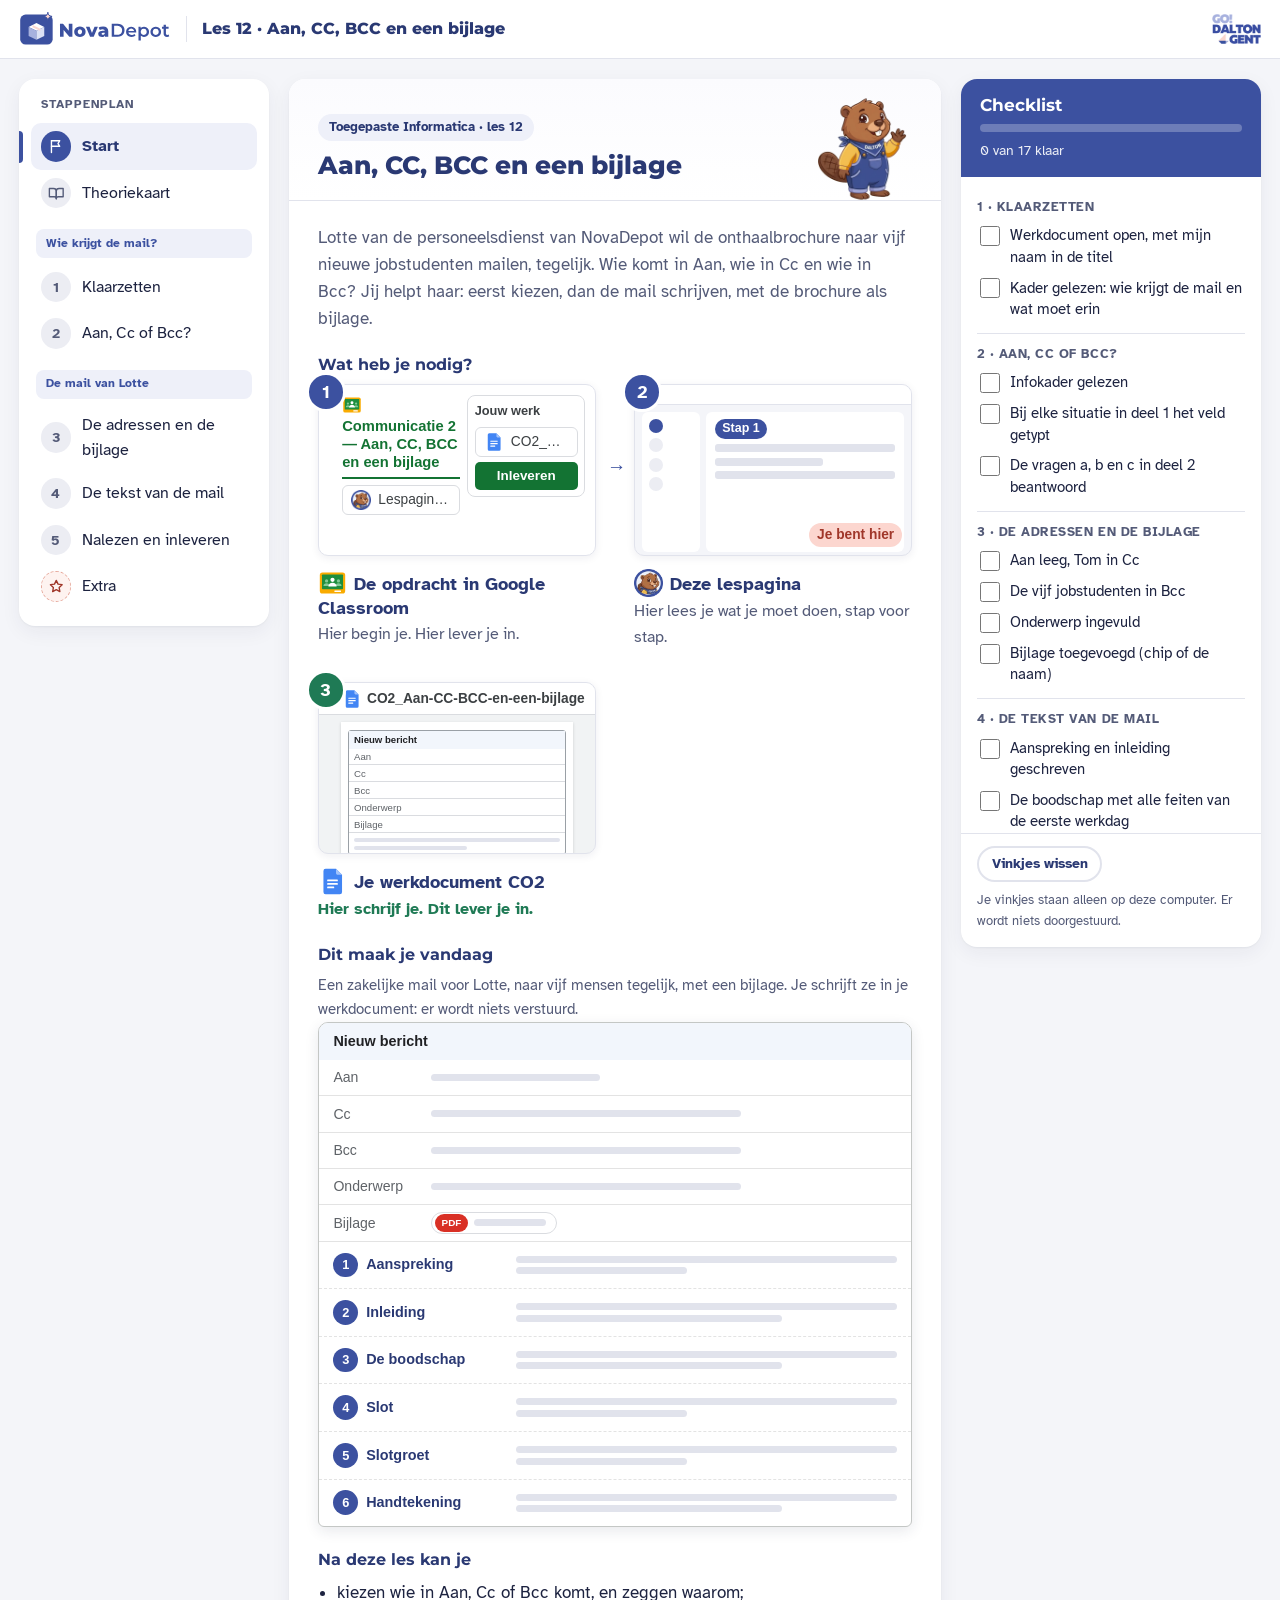
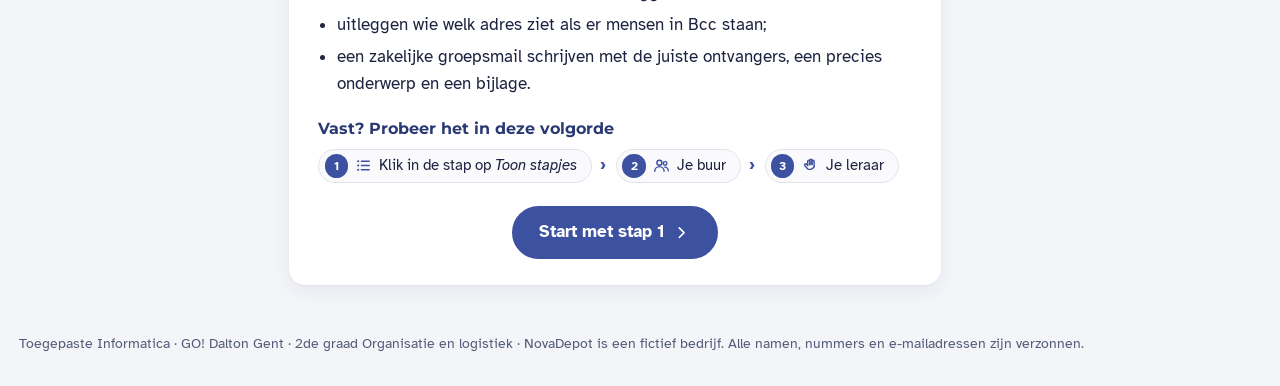
==== commit 212644b7: "Lespagina en dia's nagelezen: de pdf-naam uit les 04 (naam vooraan), u-vorm in de feiten, kleine taa" ====
--- a/index.html
+++ b/index.html
@@ -306,7 +306,7 @@
 </details></li>
 <li><details class="stapjes" open><summary><span class="doe-tekst">Lees de mail van <strong>Lotte</strong> in <strong>deel 2</strong>.</span><span class="stapjes-knop" aria-hidden="true"></span></summary>
 <ol class="klein">
-<li><p>Zo staat de mail van Lotte in je werkdocument. Hij is nog niet verstuurd.<span class="sub">Kijk wie in Aan, Cc en Bcc staat.</span></p><div class="mail mini-mail" role="group" aria-label="De mail van Lotte, zoals hij in deel 2 staat: Aan leeg, Tom in Cc, de vijf jobstudenten in Bcc"><div class="mail-kop">Nieuw bericht</div><div class="mail-veld"><span class="mail-lbl">Van</span><span>lotte.maes@novadepot.example</span></div><div class="mail-veld"><span class="mail-lbl">Aan</span><span class="mail-leeg">(leeg)</span></div><div class="mail-veld"><span class="mail-lbl">Cc</span><span>tom.peeters@novadepot.example</span></div><div class="mail-veld"><span class="mail-lbl">Bcc</span><span>lina.haddad@mail.example<br>emre.yilmaz@mail.example<br>noor.verbeke@mail.example<br>kobe.desmet@mail.example<br>ayla.janssens@mail.example</span></div><div class="mail-veld"><span class="mail-lbl">Onderwerp</span><span class="mail-leeg">…</span></div><div class="mail-tekst"><p class="mail-leeg">De tekst van de mail schrijf je zelf in deel 3.</p></div></div></li>
+<li><p>Zo staat de mail van Lotte in je werkdocument. Ze is nog niet verstuurd.<span class="sub">Kijk wie in Aan, Cc en Bcc staat.</span></p><div class="mail mini-mail" role="group" aria-label="De mail van Lotte, zoals ze in deel 2 staat: Aan leeg, Tom in Cc, de vijf jobstudenten in Bcc"><div class="mail-kop">Nieuw bericht</div><div class="mail-veld"><span class="mail-lbl">Van</span><span>lotte.maes@novadepot.example</span></div><div class="mail-veld"><span class="mail-lbl">Aan</span><span class="mail-leeg">(leeg)</span></div><div class="mail-veld"><span class="mail-lbl">Cc</span><span>tom.peeters@novadepot.example</span></div><div class="mail-veld"><span class="mail-lbl">Bcc</span><span>lina.haddad@mail.example<br>emre.yilmaz@mail.example<br>noor.verbeke@mail.example<br>kobe.desmet@mail.example<br>ayla.janssens@mail.example</span></div><div class="mail-veld"><span class="mail-lbl">Onderwerp</span><span class="mail-leeg">…</span></div><div class="mail-tekst"><p class="mail-leeg">De tekst van de mail schrijf je zelf in deel 3.</p></div></div></li>
 </ol>
 </details></li>
 <li><span class="doe-tekst">Beantwoord <strong>a</strong>, <strong>b</strong> en <strong>c</strong> in deel 2.</span><span class="sub">Bij a en b schrijf je ja of nee. Bij c schrijf je één zin: kort mag.</span></li>
@@ -372,11 +372,11 @@
 <li><details class="stapjes" open><summary><span class="doe-tekst">Voeg de <strong>bijlage</strong> toe: je pdf van de onthaalbrochure.</span><span class="stapjes-knop" aria-hidden="true"></span></summary>
 <ol class="klein">
 <li><p>Klik in het vak naast <strong>Bijlage</strong>. Typ <strong>@</strong>.<span class="sub">Er verschijnt een lijst met suggesties.</span></p><div class="mailbouw werk" role="img" aria-label="Tekening van het venster Nieuw bericht in deel 3. Het vak naast Bijlage staat in een rood kader, met daarin het teken @."><div class="mb-kop">Nieuw bericht</div><div class="mb-veld"><span class="mb-lbl">Aan</span><span class="mb-vak"></span></div><div class="mb-veld"><span class="mb-lbl">Cc</span><span class="mb-vak"></span></div><div class="mb-veld"><span class="mb-lbl">Bcc</span><span class="mb-vak mid"></span></div><div class="mb-veld"><span class="mb-lbl">Onderwerp</span><span class="mb-vak"></span></div><div class="mb-veld"><span class="mb-lbl">Bijlage</span><span class="mb-vak typ wijs">@</span></div><div class="mb-rij"><span class="mb-naam">Aanspreking</span><span class="mb-vak"></span></div><div class="mb-rij"><span class="mb-naam">Inleiding</span><span class="mb-vak mid"></span></div><div class="mb-rij"><span class="mb-naam">De boodschap</span><span class="mb-vak groot"></span></div><div class="mb-rij"><span class="mb-naam">Slot</span><span class="mb-vak mid"></span></div><div class="mb-rij"><span class="mb-naam">Slotgroet</span><span class="mb-vak"></span></div><div class="mb-rij"><span class="mb-naam">Handtekening</span><span class="mb-vak mid"></span></div></div></li>
-<li><p>Typ er een stuk van de naam van je pdf achter: <strong>TV3</strong>.<span class="sub">Je pdf uit les 04 begint zo.</span></p><div class="sugg" role="img" aria-label="Tekening van de lijst met suggesties na @TV3. Bovenaan het getypte stuk, daaronder je pdf op een blauwe regel."><div class="kop">@TV3</div><div class="aan"><b>PDF</b>TV3_Documentopmaak - …</div></div></li>
-<li><p>Klik in de lijst op je pdf.<span class="sub">Er komt een chip in het vak. Vind je je pdf niet? Typ dan de naam: <em>Onthaalbrochure NovaDepot.pdf</em></span></p><div class="mailbouw werk" role="img" aria-label="Tekening van het venster Nieuw bericht in deel 3. In het vak naast Bijlage staat een chip met de naam van een pdf, in een rood kader."><div class="mb-kop">Nieuw bericht</div><div class="mb-veld"><span class="mb-lbl">Aan</span><span class="mb-vak"></span></div><div class="mb-veld"><span class="mb-lbl">Cc</span><span class="mb-vak"></span></div><div class="mb-veld"><span class="mb-lbl">Bcc</span><span class="mb-vak mid"></span></div><div class="mb-veld"><span class="mb-lbl">Onderwerp</span><span class="mb-vak"></span></div><div class="mb-veld"><span class="mb-lbl">Bijlage</span><span class="mb-vak chip wijs"><span class="mb-chip"><b>PDF</b>TV3_Documentopmaak - …</span></span></div><div class="mb-rij"><span class="mb-naam">Aanspreking</span><span class="mb-vak"></span></div><div class="mb-rij"><span class="mb-naam">Inleiding</span><span class="mb-vak mid"></span></div><div class="mb-rij"><span class="mb-naam">De boodschap</span><span class="mb-vak groot"></span></div><div class="mb-rij"><span class="mb-naam">Slot</span><span class="mb-vak mid"></span></div><div class="mb-rij"><span class="mb-naam">Slotgroet</span><span class="mb-vak"></span></div><div class="mb-rij"><span class="mb-naam">Handtekening</span><span class="mb-vak mid"></span></div></div></li>
-</ol>
-</details>
-<div class="feiten" role="group" aria-label="Dit heb je nodig"><p class="feiten-kop">Bijlage</p><dl><dt>Welk bestand</dt><dd>de pdf van de onthaalbrochure, uit les 04</dd><dt>Eerste letters</dt><dd><em>TV3</em></dd></dl></div></li>
+<li><p>Typ er een stuk van de naam van je pdf achter: <strong>TV3</strong>.<span class="sub">Die letters staan in de naam van je pdf uit les 04.</span></p><div class="sugg" role="img" aria-label="Tekening van de lijst met suggesties na @TV3. Bovenaan het getypte stuk, daaronder je pdf op een blauwe regel."><div class="kop">@TV3</div><div class="aan"><b>PDF</b>… - TV3_Documentopmaak.pdf</div></div></li>
+<li><p>Klik in de lijst op je pdf.<span class="sub">Er komt een chip in het vak. Vind je je pdf niet? Typ dan de naam: <em>Onthaalbrochure NovaDepot.pdf</em></span></p><div class="mailbouw werk" role="img" aria-label="Tekening van het venster Nieuw bericht in deel 3. In het vak naast Bijlage staat een chip met de naam van een pdf, in een rood kader."><div class="mb-kop">Nieuw bericht</div><div class="mb-veld"><span class="mb-lbl">Aan</span><span class="mb-vak"></span></div><div class="mb-veld"><span class="mb-lbl">Cc</span><span class="mb-vak"></span></div><div class="mb-veld"><span class="mb-lbl">Bcc</span><span class="mb-vak mid"></span></div><div class="mb-veld"><span class="mb-lbl">Onderwerp</span><span class="mb-vak"></span></div><div class="mb-veld"><span class="mb-lbl">Bijlage</span><span class="mb-vak chip wijs"><span class="mb-chip"><b>PDF</b>… - TV3_Documentopmaak.pdf</span></span></div><div class="mb-rij"><span class="mb-naam">Aanspreking</span><span class="mb-vak"></span></div><div class="mb-rij"><span class="mb-naam">Inleiding</span><span class="mb-vak mid"></span></div><div class="mb-rij"><span class="mb-naam">De boodschap</span><span class="mb-vak groot"></span></div><div class="mb-rij"><span class="mb-naam">Slot</span><span class="mb-vak mid"></span></div><div class="mb-rij"><span class="mb-naam">Slotgroet</span><span class="mb-vak"></span></div><div class="mb-rij"><span class="mb-naam">Handtekening</span><span class="mb-vak mid"></span></div></div></li>
+</ol>
+</details>
+<div class="feiten" role="group" aria-label="Dit heb je nodig"><p class="feiten-kop">Bijlage</p><dl><dt>Welk bestand</dt><dd>de pdf van de onthaalbrochure, uit les 04</dd><dt>In de naam</dt><dd><em>TV3</em></dd></dl></div></li>
             </ol>
           </div>
           <p class="nodig-noot">Ziet het bij jou er zo uit? Aan is leeg, Cc heeft één adres en Bcc vijf; er staat een onderwerp en een chip bij Bijlage.</p>
@@ -413,7 +413,7 @@
 <li><p>Klik naast <strong>De boodschap</strong>. Zeg dat de brochure in de bijlage zit, en schrijf alles over de eerste werkdag.<span class="sub">Gebruik alle feiten hieronder.</span></p><div class="mailbouw werk" role="img" aria-label="Tekening van het venster Nieuw bericht in deel 3. Het grote vak naast De boodschap staat in een rood kader."><div class="mb-kop">Nieuw bericht</div><div class="mb-veld"><span class="mb-lbl">Aan</span><span class="mb-vak"></span></div><div class="mb-veld"><span class="mb-lbl">Cc</span><span class="mb-vak"></span></div><div class="mb-veld"><span class="mb-lbl">Bcc</span><span class="mb-vak mid"></span></div><div class="mb-veld"><span class="mb-lbl">Onderwerp</span><span class="mb-vak"></span></div><div class="mb-veld"><span class="mb-lbl">Bijlage</span><span class="mb-vak"></span></div><div class="mb-rij"><span class="mb-naam">Aanspreking</span><span class="mb-vak"></span></div><div class="mb-rij"><span class="mb-naam">Inleiding</span><span class="mb-vak mid"></span></div><div class="mb-rij"><span class="mb-naam">De boodschap</span><span class="mb-vak groot wijs"></span></div><div class="mb-rij"><span class="mb-naam">Slot</span><span class="mb-vak mid"></span></div><div class="mb-rij"><span class="mb-naam">Slotgroet</span><span class="mb-vak"></span></div><div class="mb-rij"><span class="mb-naam">Handtekening</span><span class="mb-vak mid"></span></div></div></li>
 </ol>
 </details>
-<div class="feiten" role="group" aria-label="Dit heb je nodig"><p class="feiten-kop">De boodschap</p><dl><dt>Bijlage</dt><dd>de onthaalbrochure</dd><dt>Eerste werkdag</dt><dd>maandag 21 december</dd><dt>Uur en plaats</dt><dd>7.30 uur, aan het onthaal</dd><dt>Meebrengen</dt><dd>je identiteitskaart</dd><dt>Daarna</dt><dd>om 8.00 uur infosessie in de kantine</dd><dt>Zo begin je</dt><dd><em>In de bijlage vindt u …</em> · <em>Uw eerste werkdag is …</em> <span class="mag">Mag je overnemen</span></dd></dl></div></li>
+<div class="feiten" role="group" aria-label="Dit heb je nodig"><p class="feiten-kop">De boodschap</p><dl><dt>Bijlage</dt><dd>de onthaalbrochure</dd><dt>Eerste werkdag</dt><dd>maandag 21 december</dd><dt>Uur en plaats</dt><dd>7.30 uur, aan het onthaal</dd><dt>Meebrengen</dt><dd>de identiteitskaart</dd><dt>Daarna</dt><dd>om 8.00 uur infosessie in de kantine</dd><dt>Zo begin je</dt><dd><em>In de bijlage vindt u …</em> · <em>Uw eerste werkdag is …</em> <span class="mag">Mag je overnemen</span></dd></dl></div></li>
 <li><details class="stapjes" open><summary><span class="doe-tekst">Schrijf het <strong>slot</strong>, de <strong>slotgroet</strong> en de <strong>handtekening</strong> van Lotte.</span><span class="stapjes-knop" aria-hidden="true"></span></summary>
 <ol class="klein">
 <li><p>Klik naast <strong>Slot</strong>. Vraag tegen wanneer ze antwoorden, en bedank.</p><div class="mailbouw werk" role="img" aria-label="Tekening van het venster Nieuw bericht in deel 3. Het vak naast Slot staat in een rood kader."><div class="mb-kop">Nieuw bericht</div><div class="mb-veld"><span class="mb-lbl">Aan</span><span class="mb-vak"></span></div><div class="mb-veld"><span class="mb-lbl">Cc</span><span class="mb-vak"></span></div><div class="mb-veld"><span class="mb-lbl">Bcc</span><span class="mb-vak mid"></span></div><div class="mb-veld"><span class="mb-lbl">Onderwerp</span><span class="mb-vak"></span></div><div class="mb-veld"><span class="mb-lbl">Bijlage</span><span class="mb-vak"></span></div><div class="mb-rij"><span class="mb-naam">Aanspreking</span><span class="mb-vak"></span></div><div class="mb-rij"><span class="mb-naam">Inleiding</span><span class="mb-vak mid"></span></div><div class="mb-rij"><span class="mb-naam">De boodschap</span><span class="mb-vak groot"></span></div><div class="mb-rij"><span class="mb-naam">Slot</span><span class="mb-vak mid wijs"></span></div><div class="mb-rij"><span class="mb-naam">Slotgroet</span><span class="mb-vak"></span></div><div class="mb-rij"><span class="mb-naam">Handtekening</span><span class="mb-vak mid"></span></div></div></li>
@@ -427,7 +427,7 @@
           </div>
           <p class="nodig-noot">Ziet het bij jou er zo uit? Alle vakken zijn ingevuld, in deze volgorde.</p>
           <div class="mailbouw" role="img" aria-label="Tekening van een ingevulde mail: Aan leeg, Cc, Bcc, Onderwerp en Bijlage zijn ingevuld, en de zes bouwstenen staan in volgorde. Bij elk label staan balkjes in plaats van tekst."><div class="mb-kop">Nieuw bericht</div><div class="mb-veld"><span class="mb-lbl">Aan</span><span style="font-style:italic;font-size:.8rem">(leeg)</span></div><div class="mb-veld"><span class="mb-lbl">Cc</span><i class="kort"></i></div><div class="mb-veld"><span class="mb-lbl">Bcc</span><i></i></div><div class="mb-veld"><span class="mb-lbl">Onderwerp</span><i></i></div><div class="mb-veld"><span class="mb-lbl">Bijlage</span><span class="mb-chip"><b>PDF</b><i></i></span></div><div class="mb-rij"><span class="mb-naam"><b>1</b>Aanspreking</span><span class="mb-balk"><i></i><i class="kort"></i></span></div><div class="mb-rij"><span class="mb-naam"><b>2</b>Inleiding</span><span class="mb-balk"><i></i><i class="mid"></i></span></div><div class="mb-rij"><span class="mb-naam"><b>3</b>De boodschap</span><span class="mb-balk"><i></i><i class="mid"></i></span></div><div class="mb-rij"><span class="mb-naam"><b>4</b>Slot</span><span class="mb-balk"><i></i><i class="kort"></i></span></div><div class="mb-rij"><span class="mb-naam"><b>5</b>Slotgroet</span><span class="mb-balk"><i></i><i class="kort"></i></span></div><div class="mb-rij"><span class="mb-naam"><b>6</b>Handtekening</span><span class="mb-balk"><i></i><i class="mid"></i></span></div></div>
-          <div class="tip"><svg class="ic" aria-hidden="true"><use href="#i-bulb"/></svg><p><strong>Weet je niet hoe je begint?</strong> Begin met de zinsbegin bij de feiten en maak de zin af.</p></div>
+          <div class="tip"><svg class="ic" aria-hidden="true"><use href="#i-bulb"/></svg><p><strong>Weet je niet hoe je begint?</strong> Begin met het zinsbegin bij de feiten en maak de zin af.</p></div>
         </div>
         <footer class="card-nav">
   <button class="btn" type="button" data-goto="3"><svg class="ic" aria-hidden="true"><use href="#i-left"/></svg> Stap 3</button>
